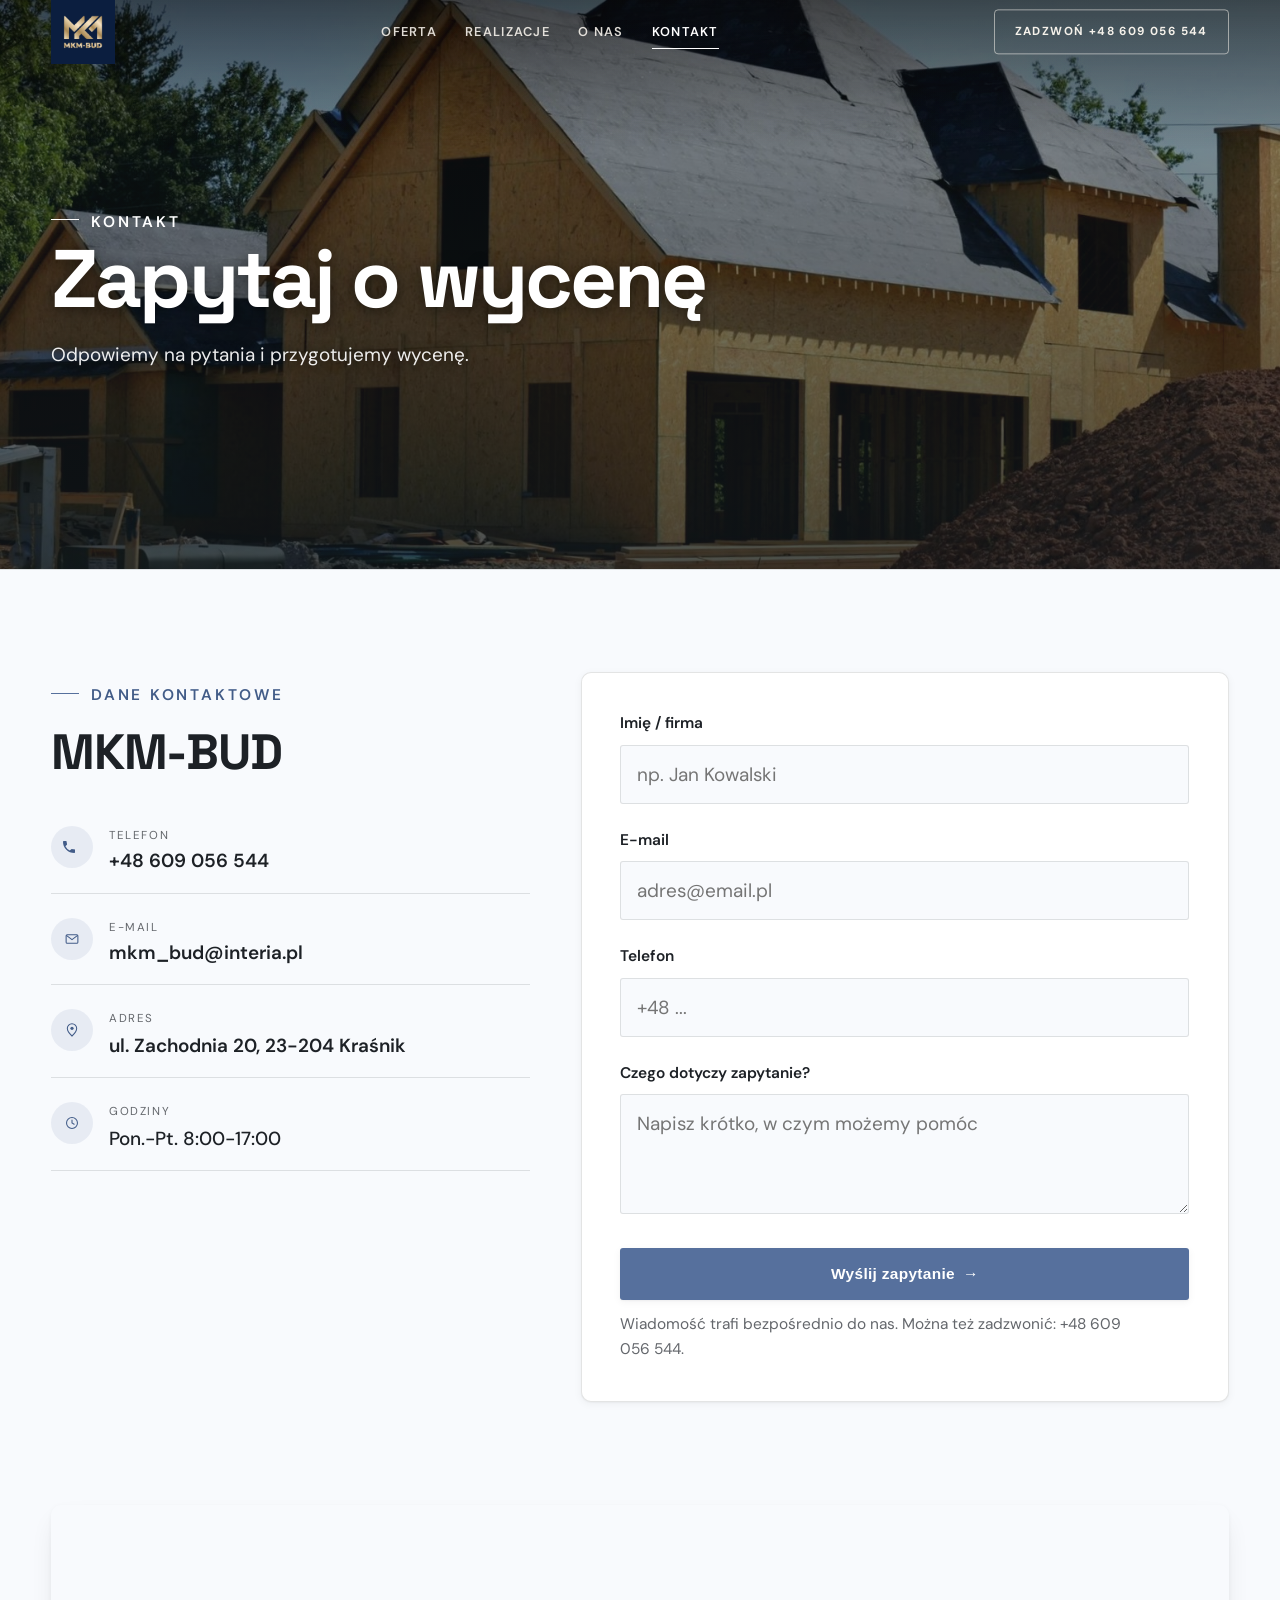
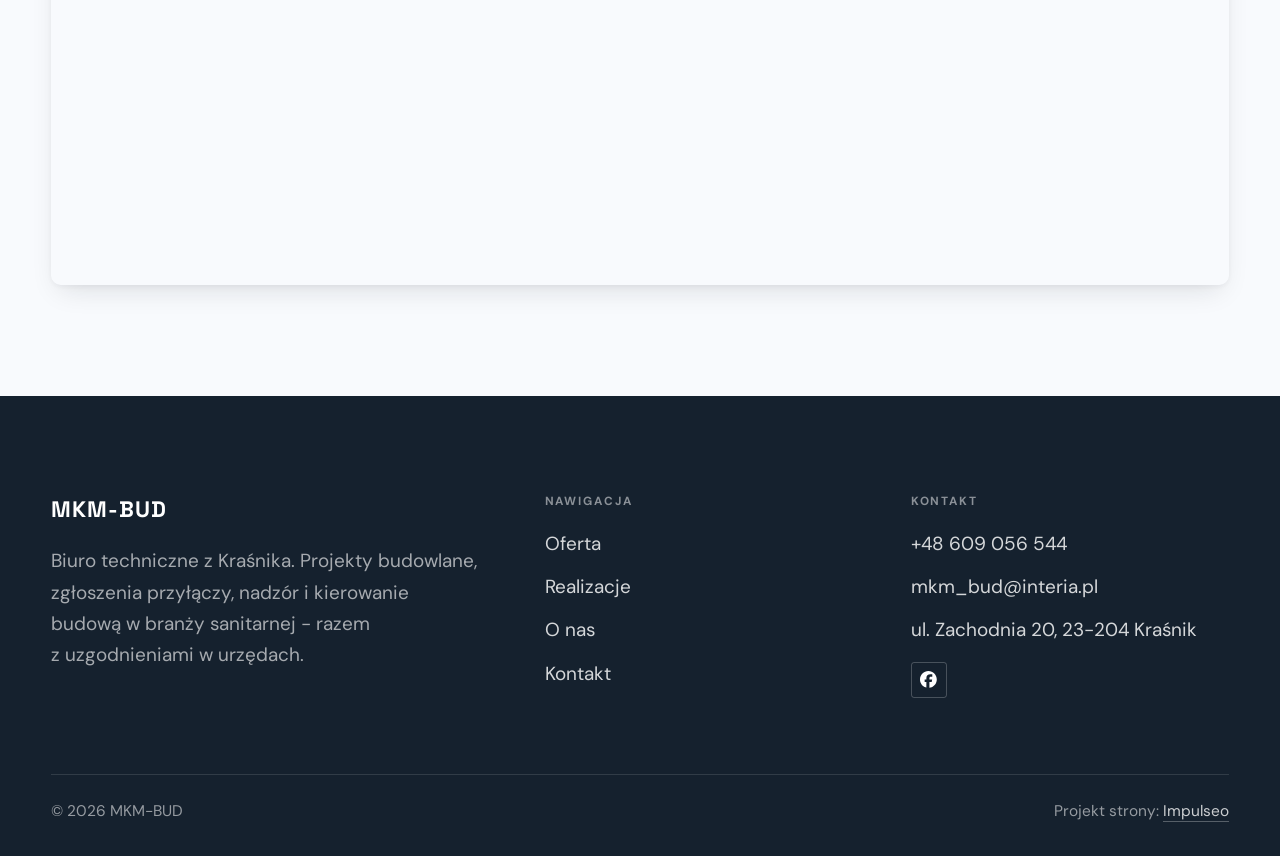
==== kontakt.html @ 9605afe8 "Strona demo: mkm-bud" ====
<!DOCTYPE html>
<html lang="pl">
<head>
<meta charset="UTF-8">
<meta name="viewport" content="width=device-width, initial-scale=1.0">
<title>Kontakt - MKM-BUD</title>
<meta name="description" content="Kontakt MKM-BUD - ul. Zachodnia 20, 23-204 Kraśnik">
<link rel="canonical" href="https://kris20032.github.io/mkm-bud/kontakt.html">
<meta name="robots" content="noindex, nofollow">
<meta property="og:type" content="website">
<meta property="og:locale" content="pl_PL">
<meta property="og:site_name" content="MKM-BUD">
<meta property="og:title" content="Kontakt - MKM-BUD">
<meta property="og:description" content="Kontakt MKM-BUD - ul. Zachodnia 20, 23-204 Kraśnik">
<meta property="og:url" content="https://kris20032.github.io/mkm-bud/kontakt.html">
<meta property="og:image" content="https://kris20032.github.io/mkm-bud/img/og.jpg">
<meta property="og:image:width" content="1200">
<meta property="og:image:height" content="630">
<meta name="twitter:card" content="summary_large_image">
<link rel="preconnect" href="https://fonts.googleapis.com">
<link rel="preconnect" href="https://fonts.gstatic.com" crossorigin>
<link href="https://fonts.googleapis.com/css2?family=Space+Grotesk:wght@500;600;700&family=DM+Sans:opsz,wght@9..40,400;9..40,500;9..40,600&display=swap" rel="stylesheet">
<link rel="stylesheet" href="assets/styles.css?v=61407851">
</head>
<body>

<header class="nav">
  <div class="wrap nav-inner">
    <a class="brand brand-has-logo" href="index.html"><img class="brand-logo" src="img/logo.jpg" alt="MKM-BUD" width="720" height="720" decoding="async"></a>
    <nav class="nav-links">
      <a href="oferta.html">Oferta</a>
      <a href="realizacje.html">Realizacje</a>
      <a href="o-nas.html">O nas</a>
      <a href="kontakt.html" class="active" aria-current="page">Kontakt</a>
      <a href="tel:+48609056544" class="btn btn-accent">Zadzwoń +48 609 056 544</a>
    </nav>
    <button class="nav-toggle" aria-label="Menu"><span></span><span></span><span></span></button>
  </div>
</header>

<main>
<section class="pagehead">
  <img src="img/g10.jpg" alt="MKM-BUD - Zapytaj o wycenę" width="1548" height="1008" decoding="async">
  <div class="wrap">
    <span class="eyebrow">Kontakt</span>
    <h1>Zapytaj o wycenę</h1>
    <p>Odpowiemy na pytania i przygotujemy wycenę.</p>
  </div>
</section>
<section>
  <div class="wrap contact-grid">
    <div class="reveal">
      <span class="eyebrow">Dane kontaktowe</span>
      <h2 style="margin:var(--space-4) 0 var(--space-6)">MKM-BUD</h2>
      <div class="info-list">
        <div class="info-row"><div class="ic"><svg class="ico-tel" width="16" height="16" viewBox="0 0 24 24" fill="none" aria-hidden="true"><path d="M6.6 10.8a15.5 15.5 0 0 0 6.6 6.6l2.2-2.2a1 1 0 0 1 1-.24 11.4 11.4 0 0 0 3.6.58 1 1 0 0 1 1 1V20a1 1 0 0 1-1 1A17 17 0 0 1 3 4a1 1 0 0 1 1-1h3.5a1 1 0 0 1 1 1c0 1.25.2 2.46.58 3.6a1 1 0 0 1-.25 1l-2.23 2.2Z" fill="currentColor"/></svg></div><div><div class="lbl">Telefon</div><a class="val" href="tel:+48609056544">+48 609 056 544</a></div></div>
        <div class="info-row"><div class="ic"><svg class="ico-mail" width="16" height="16" viewBox="0 0 24 24" fill="none" aria-hidden="true"><rect x="3.2" y="5.5" width="17.6" height="13" rx="1.6" stroke="currentColor" stroke-width="1.6"/><path d="M4 7l8 6 8-6" stroke="currentColor" stroke-width="1.6" stroke-linecap="round" stroke-linejoin="round"/></svg></div><div><div class="lbl">E-mail</div><a class="val" href="mailto:mkm_bud@interia.pl">mkm_bud@interia.pl</a></div></div>
        <div class="info-row"><div class="ic"><svg class="ico-pin" width="16" height="16" viewBox="0 0 24 24" fill="none" aria-hidden="true"><path d="M12 21s7-6.1 7-11.5A7 7 0 0 0 5 9.5C5 14.9 12 21 12 21Z" stroke="currentColor" stroke-width="1.6" fill="none"/><circle cx="12" cy="9.5" r="2.4" fill="currentColor"/></svg></div><div><div class="lbl">Adres</div><div class="val">ul. Zachodnia 20, 23-204 Kraśnik</div></div></div>
        <div class="info-row"><div class="ic"><svg class="ico-clock" width="16" height="16" viewBox="0 0 24 24" fill="none" aria-hidden="true"><circle cx="12" cy="12" r="8.2" stroke="currentColor" stroke-width="1.6"/><path d="M12 7.5V12l3.2 1.9" stroke="currentColor" stroke-width="1.6" stroke-linecap="round"/></svg></div><div><div class="lbl">Godziny</div><div class="val" style="font-weight:500">Pon.-Pt. 8:00-17:00</div></div></div>
      </div>
    </div>
    <div class="reveal">
      <form class="form" action="https://formsubmit.co/mkm_bud@interia.pl" method="POST">
        <input type="hidden" name="_subject" value="Zapytanie ze strony MKM-BUD">
        <input type="hidden" name="_captcha" value="false">
        <input type="hidden" name="_template" value="table">
        <div class="fld"><label for="name">Imię / firma</label><input id="name" name="name" type="text" placeholder="np. Jan Kowalski" required></div>
        <div class="fld"><label for="email">E-mail</label><input id="email" name="email" type="email" placeholder="adres@email.pl" required></div>
        <div class="fld"><label for="phone">Telefon</label><input id="phone" name="phone" type="tel" placeholder="+48 ..."></div>
        <div class="fld"><label for="msg">Czego dotyczy zapytanie?</label><textarea id="msg" name="message" placeholder="Napisz krótko, w czym możemy pomóc" required></textarea></div>
        <button type="submit" class="btn btn-accent" style="width:100%;justify-content:center">Wyślij zapytanie <span class="arr">→</span></button>
        <p class="note">Wiadomość trafi bezpośrednio do nas. Można też zadzwonić: +48 609 056 544.</p>
      </form>
    </div>
  </div>
</section>
<section style="padding-top:0">
  <div class="wrap reveal">
    <iframe class="map" title="MKM-BUD - Kraśnik" src="https://maps.google.com/maps?q=50.9575415%2C22.1416109&z=15&output=embed" loading="lazy" referrerpolicy="no-referrer-when-downgrade"></iframe>
  </div>
</section>
</main>

<footer>
  <div class="wrap">
    <div class="foot-grid">
      <div class="foot-brand">
        <div class="name">MKM-BUD</div>
        <p>Biuro techniczne z Kraśnika. Projekty budowlane, zgłoszenia przyłączy, nadzór i kierowanie budową w branży sanitarnej - razem z uzgodnieniami w urzędach.</p>
      </div>
      <div class="foot-col">
        <h4>Nawigacja</h4>
        <a href="oferta.html">Oferta</a>
        <a href="realizacje.html">Realizacje</a>
        <a href="o-nas.html">O nas</a>
        <a href="kontakt.html">Kontakt</a>
      </div>
      <div class="foot-col">
        <h4>Kontakt</h4>
        <a href="tel:+48609056544">+48 609 056 544</a>
        <a href="mailto:mkm_bud@interia.pl">mkm_bud@interia.pl</a>
        <p>ul. Zachodnia 20, 23-204 Kraśnik</p>
      <div class="foot-soc">
        <a class="soc" href="https://www.facebook.com/mkmbudownictwo/" target="_blank" rel="noopener" aria-label="Facebook - MKM-BUD"><svg viewBox="0 0 24 24" aria-hidden="true" focusable="false"><path d="M9.101 23.691v-7.98H6.627v-3.667h2.474v-1.58c0-4.085 1.848-5.978 5.858-5.978.401 0 .955.042 1.468.103a8.68 8.68 0 0 1 1.141.195v3.325a8.623 8.623 0 0 0-.653-.036 26.805 26.805 0 0 0-.733-.009c-.707 0-1.259.096-1.675.309a1.686 1.686 0 0 0-.679.622c-.258.42-.374.995-.374 1.752v1.297h3.919l-.386 2.103-.287 1.564h-3.246v8.245C19.396 23.238 24 18.179 24 12.044c0-6.627-5.373-12-12-12s-12 5.373-12 12c0 5.628 3.874 10.35 9.101 11.647Z" fill="currentColor"/></svg></a>
      </div>
      </div>
    </div>
    <div class="foot-bot">
      <span>© 2026 MKM-BUD</span>
      <span>Projekt strony: <a class="foot-credit" href="https://impulseo.pl" target="_blank" rel="noopener">Impulseo</a></span>
    </div>
  </div>
</footer>
<div class="sticky-call"><a class="sc-call" href="tel:+48609056544"><svg class="ico-tel" width="16" height="16" viewBox="0 0 24 24" fill="none" aria-hidden="true"><path d="M6.6 10.8a15.5 15.5 0 0 0 6.6 6.6l2.2-2.2a1 1 0 0 1 1-.24 11.4 11.4 0 0 0 3.6.58 1 1 0 0 1 1 1V20a1 1 0 0 1-1 1A17 17 0 0 1 3 4a1 1 0 0 1 1-1h3.5a1 1 0 0 1 1 1c0 1.25.2 2.46.58 3.6a1 1 0 0 1-.25 1l-2.23 2.2Z" fill="currentColor"/></svg> Zadzwoń</a><a class="sc-quote" href="kontakt.html">Zadzwoń teraz</a></div>
<div class="demo-wazne" data-do="2026-10-21" data-cykl="3" hidden><svg class="dw-ico" width="13" height="13" viewBox="0 0 24 24" fill="none" aria-hidden="true"><circle cx="12" cy="12" r="8.6" stroke="currentColor" stroke-width="1.8"/><path d="M12 7.2V12l3.3 2" stroke="currentColor" stroke-width="1.8" stroke-linecap="round"/></svg><span class="dw-txt"></span></div>

<script src="assets/main.js"></script>
</body>
</html>
---- assets/styles.css ----
/* ============================================================
   STOLBASZ — premium, architektoniczny B2B fit-out
   Jasna paleta, zero brązu. System wg premium-web-craft.
   Projekt strony: Impulseo (impulseo.pl)
   ============================================================ */

:root{
  /* PALETA — jasna, architektoniczna, chłodna */
  --paper:#F4F6F8;          /* główne tło */
  --paper-2:#E7EBEF;        /* sekcje alternatywne (chłodny jasny szary) */
  --paper-3:#E7EBEF;        /* delikatne wypełnienia */
  --ink:#15212E;            /* tekst główny — chłodny grafit */
  --ink-soft:#243443;       /* nagłówki drugorzędne */
  --muted:#6B7785;          /* tekst poboczny */
  --line:rgba(21,33,46,.12);/* hairline */
  --accent:#E8A317;         /* stonowany petrol-slate — jedyny akcent */
  --accent-d:#C9870C;
  --accent-soft:rgba(232,163,23,.10);
  --dark:#15212E;           /* sekcje ciemne (stopka/CTA) */

  /* HOVER ZDJĘĆ — JEDEN standard dla całego silnika (decyzja K. 04.08.2026, artefakt z wariantami).
     AKTUALNE (K.+Szymon 09.08.2026, wybór z artefaktu 6 wariantów): zoom 1.05 przy 1.4s -
     przy tak długim czasie mocniejszy kadr NIE skacze, tylko „oddycha". Poprzedni standard
     (1.02 / .55s z 04.08) odbierany jako dynamiczny i szybki.
     Spoczynek lekko przygaszony, ale TYLKO tam, gdzie jest mysz (@media hover:hover) —
     na telefonie zdjęcia zostają w pełnej jasności. */
  --img-zoom:1.05;                   /* K.+Szymon 09.08: wariant F z artefaktu porównawczego */
  --img-rest:brightness(.95) saturate(.99);
  --img-hot:brightness(1.06) saturate(1.05);
  --img-dur:1.4s;                    /* K.+Szymon 09.08 (wariant F): powoli = elegancko */
  --img-ease:cubic-bezier(.16,.84,.44,1);  /* miękki ogon, efekt „oddychania" */

  /* ODSTĘPY — skala 4/8 */
  --space-1:4px; --space-2:8px; --space-3:12px; --space-4:16px; --space-5:24px;
  --space-6:32px; --space-7:48px; --space-8:64px; --space-9:96px; --space-10:128px;

  /* TYPOGRAFIA — fluid clamp() (skala podbita 16.07.2026: większe, czytelniejsze litery — uwaga Adama) */
  --text-sm:clamp(.9rem,.87rem + .12vw,1rem);
  --text-base:clamp(1.08rem,1.04rem + .18vw,1.2rem);
  --text-lg:clamp(1.24rem,1.15rem + .34vw,1.44rem);
  --text-h3:clamp(1.34rem,1.22rem + .55vw,1.66rem);
  --text-h2:clamp(2.1rem,1.66rem + 2.1vw,3.1rem);
  --text-h1:clamp(2.9rem,2.1rem + 4vw,5.1rem);

  /* PROMIENIE — architektoniczne, raczej ostre */
  --r-sm:3px; --r-md:6px; --r-lg:10px;

  /* RUCH */
  --ease:cubic-bezier(.25,.46,.45,.94); --dur:.24s;

  /* CIENIE — miękkie, warstwowe */
  --sh-sm:0 1px 2px rgba(16,24,32,.04), 0 2px 8px rgba(16,24,32,.05);
  --sh-md:0 2px 6px rgba(16,24,32,.05), 0 12px 28px -8px rgba(16,24,32,.12);
  --sh-lg:0 6px 14px rgba(16,24,32,.07), 0 26px 56px -18px rgba(16,24,32,.22);

  --hairline:1px solid var(--line);

  --font-display:'Space Grotesk','Inter',sans-serif;
  --font-body:'DM Sans','Inter',sans-serif;
}

*{box-sizing:border-box;margin:0;padding:0}
html{scroll-behavior:smooth}
body{
  font-family:var(--font-body);
  font-size:var(--text-base);
  line-height:1.65;
  color:var(--ink);
  background:var(--paper);
  -webkit-font-smoothing:antialiased;
  text-rendering:optimizeLegibility;
}
img{max-width:100%;height:auto;display:block}  /* height:auto = width/height z atrybutów trzyma proporcje (TOP#12) */
a{color:inherit;text-decoration:none}

.wrap{width:min(92%,1180px);margin-inline:auto}
section{padding-block:clamp(52px,6.5vw,96px)}

h1,h2,h3{font-family:var(--font-display);font-weight:700;line-height:1.08;letter-spacing:-.02em;color:var(--ink)}
h1{font-size:var(--text-h1);letter-spacing:-.035em}
h2{font-size:var(--text-h2);letter-spacing:-.025em}
h3{font-size:var(--text-h3)}
/* MIARA — długość wiersza. WCAG 2.2 SC 1.4.8: max 80 znaków; Butterick: 45–90.
   68ch daje realnie 72–78 znaków polskiego tekstu, czyli z zapasem pod granicą.
   Wcześniej limit miał TYLKO <p> — <li>, <blockquote> i <dd> nie miały żadnego,
   i to jedyny powód, dla którego 23 bloki na dwóch oddanych stronach jadą po
   83–106 znaków w wierszu (pomiar 07.08.2026, bramka `miara`).
   ⚠️ Listy i definicje ograniczamy TYLKO bez klasy: `ul`/`ol` z klasą to u nas
   układ (siatki kafli, menu), a nie tekst ciągły — tam miarę wyznacza układ. */
/* 60ch, nie 68ch (K. 10.08): po zmianie fontów na węższe kroje (DM Sans i spółka)
   w 68ch mieściło się ~90 znaków - bramka pikselowa słusznie zgłaszała przekroczenie
   granicy 80. Pomiar na żywej przeglądarce: 60ch = 90 znaków, 53ch = ~78 znaków, czyli normę WCAG 1.4.8. */
:root{ --miara:53ch }
p{max-width:min(100%,var(--miara))}
blockquote,
ul:not([class])>li, ol:not([class])>li,
dl:not([class])>dd{max-width:min(100%,var(--miara))}

/* ⚠️ Świadomie BEZ wyjątku `.tile p,.card p,.svc p{max-width:none}`, choć nasuwa się sam:
   te akapity BYŁY już ograniczone (stare `p{max-width:65ch}`), więc „wyjątek" nie odblokowałby
   niczego nowego — tylko ROZLUŹNIŁ stan sprzed zmiany na wszystkich demach naraz.
   `figcaption` żadna z reguł wyżej nie dotyczy, więc też nie potrzebuje zwolnienia. */

/* ŁAMANIE. `balance` wyrównuje długości wierszy w nagłówku, `pretty` pilnuje ostatniego
   wiersza akapitu, żeby nie został w nim jeden wyraz. Obsługiwane od Chrome 117 /
   Safari 17.5; starsze przeglądarki po prostu ignorują tę własność.
   `text-wrap:pretty` nie występowało dotąd ANI RAZ w silniku ani w repo klientów. */
h1,h2,h3,.lead,.lede{text-wrap:balance}
p,li,blockquote,dd{text-wrap:pretty}

.eyebrow{
  font-family:var(--font-body);
  font-size:var(--text-sm);
  font-weight:600;
  letter-spacing:.18em;
  text-transform:uppercase;
  color:var(--accent);
  display:inline-flex;align-items:center;gap:var(--space-3);
}
/* flex:none + margin-top = kreska trzyma się PIERWSZEJ linii. Wcześniej align-items:center
   centrowało ją względem całego bloku i przy zawinięciu (długi kicker typu
   „…WNĘTRZ · LESZNO · OD 2019") druga linia lądowała z brzydkim wcięciem. */
.eyebrow{align-items:flex-start}
.eyebrow>*,.eyebrow{text-wrap:balance}   /* dlugi kicker lamal sie na sierote typu samo „2019" w drugiej linii */
.eyebrow::before{content:"";width:28px;height:1px;background:var(--accent);display:inline-block;flex:none;margin-top:.62em}

.muted{color:var(--muted)}
.lead{font-size:var(--text-lg);line-height:1.55;color:var(--ink-soft);max-width:50ch}

/* ---------- BUTTONS ---------- */
.btn{
  display:inline-flex;align-items:center;gap:var(--space-2);
  font-weight:600;font-size:var(--text-sm);letter-spacing:.02em;
  padding:var(--space-4) var(--space-6);
  border-radius:var(--r-sm);
  transition:transform var(--dur) var(--ease),box-shadow var(--dur) var(--ease),background var(--dur) var(--ease);
  cursor:pointer;border:1px solid transparent;
}
.btn-accent{background:var(--accent);color:#fff;box-shadow:var(--sh-sm)}
.btn-accent:hover{background:var(--accent-d);transform:translateY(-2px);box-shadow:var(--sh-md)}
.btn-accent:active{transform:translateY(0);box-shadow:var(--sh-sm)}
.btn-ghost{background:transparent;color:var(--ink);border-color:var(--line)}
.btn-ghost:hover{border-color:var(--accent);color:var(--accent);transform:translateY(-2px)}
.btn-light{background:#fff;color:var(--ink);box-shadow:var(--sh-sm)}
.btn-light:hover{transform:translateY(-2px);box-shadow:var(--sh-md)}
.btn .arr{transition:transform var(--dur) var(--ease)}
.btn:hover .arr{transform:translateX(4px)}

/* ---------- NAV ---------- */
.nav{
  position:sticky;top:0;z-index:50;
  background:color-mix(in srgb,var(--paper) 88%,transparent);
  backdrop-filter:saturate(140%) blur(10px);
  border-bottom:var(--hairline);
}
.nav-inner{display:flex;align-items:center;justify-content:space-between;gap:var(--space-5);height:72px}
/* ANTY-NACHODZENIE (K. 05.08.2026): długa nazwa firmy + przycisk z pełnym numerem nie mieściły się w pasku
   i flex ściskał linki PONIŻEJ ich treści - "Kontakt" wchodził na ramkę "Zadzwoń +48 ...". Teraz ustępuje
   nazwa marki (skrót wielokropkiem), a menu i przycisk nigdy się nie kurczą ani nie zachodzą na siebie. */
.brand{display:flex;flex-direction:column;line-height:1;min-width:0;flex:0 1 auto}
.brand .name{font-family:var(--font-display);font-weight:800;font-size:1.35rem;letter-spacing:.04em;white-space:nowrap;overflow:hidden;text-overflow:ellipsis}
.brand .sub{font-size:.62rem;letter-spacing:.34em;text-transform:uppercase;color:var(--muted);margin-top:5px;white-space:nowrap;overflow:hidden;text-overflow:ellipsis}
.nav-links{display:flex;align-items:center;gap:var(--space-6);flex:0 0 auto}
.nav-links a{font-size:var(--text-sm);font-weight:500;color:var(--ink-soft);position:relative;padding-block:4px;white-space:nowrap;transition:color var(--dur) var(--ease)}
.nav-links a::after{content:"";position:absolute;left:0;bottom:0;width:0;height:1.5px;background:var(--accent);transition:width var(--dur) var(--ease)}
.nav-links a:hover,.nav-links a.active{color:var(--ink)}
.nav-links a:hover::after,.nav-links a.active::after{width:100%}
.nav-links .btn{padding:var(--space-2) var(--space-5)}
/* przyciski w nav: właściwy kolor (przebij .nav-links a) + bez podkreślenia */
.nav-links a.btn-accent{color:#fff}
.nav-links a.btn-ghost,.nav-links a.btn-light{color:var(--ink)}
/* CTA w pasku: NIE podkreślenie spod linków menu, ale ten sam przelatujący błysk,
   co na wszystkich innych przyciskach (zgłoszenie K. 13.08.2026 - „na hero jest efekt
   światła przechodzącego przez przycisk, na navbarze go nie ma, a mają być identyczne").
   Reguła `.nav-links a::after` jest silniejsza od `.btn::after`, więc trzeba jej
   geometrię wyzerować i wpisać połysk z nazwy - samo `display:none` gasiło efekt. */
.nav-links a.btn::after{
  display:block;content:"";position:absolute;inset:0;z-index:-1;pointer-events:none;
  width:auto;height:auto;border-radius:inherit;   /* kasuje geometrię podkreślenia (width:0;height:1.5px) */
  background:linear-gradient(100deg,transparent 32%,rgba(255,255,255,.20) 50%,transparent 68%);
  translate:-120% 0}
@media (prefers-reduced-motion:no-preference){
  .nav-links a.btn:hover::after{translate:120% 0;transition:translate .75s var(--mt-ease,cubic-bezier(.16,.84,.44,1))}
}
.nav-toggle{display:none;background:none;border:none;cursor:pointer;flex-direction:column;gap:5px;padding:8px}
.nav-toggle span{width:24px;height:2px;background:var(--ink);transition:var(--dur)}
/* Ciasny zakres MIĘDZY menu mobilnym a pełnym pulpitem: zbijamy odstępy i nazwę marki,
   żeby wszystko zmieściło się naturalnie, zanim w ogóle dojdzie do skracania wielokropkiem. */
@media(max-width:1280px) and (min-width:921px){
  .nav-links{gap:var(--space-4)}
  .nav-links .btn{padding:var(--space-2) var(--space-4)}
  .brand .name{font-size:1.15rem}
}

/* ---------- HERO (split) ---------- */
.hero{position:relative;overflow:hidden;border-bottom:var(--hairline)}
.hero-grid{display:grid;grid-template-columns:1.05fr .95fr;gap:clamp(24px,4vw,60px);align-items:center;
  padding-block:clamp(36px,4.5vw,64px)}
.hero-copy .eyebrow{margin-bottom:var(--space-5)}
.hero-copy h1{margin-bottom:var(--space-5)}
.hero-copy .lead{margin-bottom:var(--space-7)}
.hero-actions{display:flex;flex-wrap:wrap;gap:var(--space-4)}
.hero-art{position:relative;aspect-ratio:4/3;border-radius:var(--r-lg);overflow:hidden;box-shadow:var(--sh-lg)}
.hero-art img{width:100%;height:100%;object-fit:cover}
.hero-art::after{content:"";position:absolute;inset:0;background:linear-gradient(180deg,transparent 55%,rgba(18,24,28,.28))}
.hero-badge{position:absolute;left:var(--space-5);bottom:var(--space-5);z-index:2;
  background:rgba(252,252,251,.94);backdrop-filter:blur(4px);
  border-radius:var(--r-md);padding:var(--space-4) var(--space-5);box-shadow:var(--sh-md);max-width:78%}
.hero-badge strong{display:block;font-family:var(--font-display);font-size:1rem;letter-spacing:-.01em}
.hero-badge span{font-size:var(--text-sm);color:var(--muted)}

/* ---------- HERO duży / kinowy (strona główna) ---------- */
.hero-cine{position:relative;min-height:clamp(560px,82vh,840px);min-height:clamp(560px,82svh,840px);display:flex;align-items:center;overflow:hidden;border-bottom:var(--hairline)}
.hero-cine>img{position:absolute;inset:0;width:100%;height:100%;object-fit:cover;z-index:0}
.hero-cine::after{content:"";position:absolute;inset:0;z-index:1;
  background:linear-gradient(95deg,rgba(13,18,23,.86) 0%,rgba(13,18,23,.64) 32%,rgba(13,18,23,.24) 62%,rgba(13,18,23,.04) 100%)}
.hero-cine .wrap{position:relative;z-index:2;padding-block:var(--space-8)}
.hero-cine .hero-copy{max-width:660px}
.hero-cine .eyebrow{color:#fff;margin-bottom:var(--space-5)}
.hero-cine .eyebrow::before{background:#fff}
.hero-cine h1{color:#fff;margin-bottom:var(--space-5);font-size:clamp(2.9rem,2rem + 4.4vw,5.2rem);text-wrap:balance}
.hero-cine .lead{color:rgba(255,255,255,.92);max-width:48ch;margin-bottom:var(--space-7)}
.hero-cine .hero-actions{display:flex;flex-wrap:wrap;gap:var(--space-4)}
/* NISKIE OKNO (laptop z dokiem i paskami przeglądarki ma ~700-780 px wysokości widoku):
   H1 do 5.2rem + długi lead nie mieściły się i przyciski wypadały POD krawędź ekranu -
   klient widział stronę bez ani jednego CTA. Skalujemy w dół, zamiast przycinać treść. */
@media(min-width:821px) and (max-height:820px){
  .hero-cine{min-height:clamp(520px,94svh,780px)}
  .hero-cine .wrap{padding-block:var(--space-6)}
  .hero-cine h1{font-size:clamp(2.2rem,1.5rem + 2.6vw,3.6rem);margin-bottom:var(--space-4)}
  .hero-cine .eyebrow{margin-bottom:var(--space-4)}
  .hero-cine .lead{margin-bottom:var(--space-5);max-width:44ch}
}
@media(max-width:680px){
  .hero-cine{min-height:clamp(520px,76vh,640px);min-height:clamp(520px,76svh,640px);align-items:flex-end}
  .hero-cine::after{background:linear-gradient(0deg,rgba(13,18,23,.9) 6%,rgba(13,18,23,.45) 55%,rgba(13,18,23,.25) 100%)}
  .hero-cine .wrap{padding-bottom:var(--space-9)}
  /* TELEFON (~90% oglądających): lead potrafił zająć 8 linii i zepchnąć CTA poza pierwszy ekran.
     Zwężamy interlinię i skalę - treści nie ucinamy, bo to ona sprzedaje. */
  .hero-cine .lead{font-size:.98rem;line-height:1.5;margin-bottom:var(--space-5)}
  .hero-cine .eyebrow{font-size:.72rem;letter-spacing:.13em;margin-bottom:var(--space-4)}
  .hero-cine .eyebrow::before{width:20px}
  .hero-cine h1{margin-bottom:var(--space-4)}
}

/* full-bleed hero variant (podstrony) */
.pagehead{position:relative;min-height:46vh;min-height:46svh;display:flex;align-items:flex-end;overflow:hidden;border-bottom:var(--hairline)}
.pagehead img{position:absolute;inset:0;width:100%;height:100%;object-fit:cover}
/* 10.08.2026 (decyzja K.): mocniejsze przyciemnienie + cień pod tekstem. Bramka mierzyła na
   nagłówkach podstron 3,38-3,43:1 przy wymaganych 4,5 — jasne zdjęcie (hala, śnieg, niebo)
   podchodziło pod biały tekst. Zdjęcia klientów są różne, więc kontrast musi dawać WARSTWA,
   a nie szczęśliwy dobór kadru. */
.pagehead::after{content:"";position:absolute;inset:0;background:linear-gradient(180deg,rgba(18,24,28,.40),rgba(18,24,28,.76))}
.pagehead .wrap{position:relative;z-index:2;padding-block:var(--space-9);color:#fff}
.pagehead h1{color:#fff;max-width:18ch;text-shadow:0 2px 16px rgba(0,0,0,.55)}
.pagehead .eyebrow{color:#fff}
.pagehead .eyebrow::before{background:#fff}
.pagehead p{color:rgba(255,255,255,.92);margin-top:var(--space-4);max-width:54ch;text-shadow:0 1px 12px rgba(0,0,0,.5)}

/* ---------- STRIP (pasek skrótów / liczby) ---------- */
.strip{background:var(--dark);color:#fff}
/* PASEK HASEŁ — standard 04.08.2026 (decyzja K.): 5 haseł w JEDNYM rzędzie, tekst WYŚRODKOWANY,
   węższe marginesy boczne niż reszta strony (pasek ma iść szerzej), równe wysokości kolumn. */
.strip .wrap{width:min(96%,1440px);display:grid;grid-template-columns:repeat(5,1fr);
  gap:var(--space-5);padding-block:var(--space-7);align-items:stretch}
.strip .item .k{font-family:var(--font-display);font-size:clamp(1.05rem,.82rem + .85vw,1.55rem);
  font-weight:800;letter-spacing:-.02em;color:#fff;line-height:1.18;text-wrap:balance}
.strip .item .v{font-size:var(--text-sm);color:rgba(255,255,255,.66);margin-top:var(--space-2);line-height:1.4}
.strip .item{border-left:2px solid var(--accent);padding-inline:var(--space-4);
  text-align:center;display:flex;flex-direction:column;justify-content:center}
/* liczba kolumn = liczba haseł, żeby ostatnie nie zostawało samo w drugim rzędzie.
   Klasę n-N nadaje multipage.py; domyślnie (bez klasy) pasek jest 5-kolumnowy. */
.strip.n-2 .wrap{grid-template-columns:repeat(2,1fr)}
.strip.n-3 .wrap{grid-template-columns:repeat(3,1fr)}
.strip.n-4 .wrap{grid-template-columns:repeat(4,1fr);gap:var(--space-6)}
.strip.n-4 .item .k{font-size:clamp(1.3rem,1rem + 1.1vw,2rem)}
.strip.n-6 .wrap{grid-template-columns:repeat(6,1fr);gap:var(--space-4)}
.strip.n-6 .item .k{font-size:clamp(.98rem,.8rem + .7vw,1.35rem)}
/* równe łamanie: zamiast "długa linia + jedno słowo" obie linie zbliżonej długości */
.strip .item .k{text-wrap:balance}

/* ---------- SECTION HEAD ---------- */
.head{max-width:48rem;margin-bottom:var(--space-8)}
.head.center{margin-inline:auto;text-align:center}
.head .eyebrow{margin-bottom:var(--space-4)}
.head h2{margin-bottom:var(--space-4)}
.head p{color:var(--muted);font-size:var(--text-lg);line-height:1.55}
.head.center p{margin-inline:auto}

/* ---------- INTRO SPLIT ---------- */
.split{display:grid;grid-template-columns:.92fr 1.08fr;gap:clamp(28px,5vw,80px);align-items:center}
.split.rev{grid-template-columns:1.08fr .92fr}
.split.rev .split-art{order:-1}
.split-art{position:relative;aspect-ratio:5/4;border-radius:var(--r-lg);overflow:hidden;box-shadow:var(--sh-lg)}
.split-art img{width:100%;height:100%;object-fit:cover}
.split-copy h2{margin-bottom:var(--space-5)}
.split-copy p+p{margin-top:var(--space-4)}
.split-copy .btn{margin-top:var(--space-6)}

/* ---------- SERVICES (zakres) ---------- */
.svc-grid{display:grid;grid-template-columns:repeat(auto-fit,minmax(280px,1fr));gap:var(--space-5)}
.svc{background:#fff;border:var(--hairline);border-radius:var(--r-md);padding:var(--space-7) var(--space-6);
  transition:transform var(--dur) var(--ease),box-shadow var(--dur) var(--ease),border-color var(--dur) var(--ease);
  position:relative;overflow:hidden}
.svc::before{content:"";position:absolute;left:0;top:0;width:3px;height:0;background:var(--accent);transition:height var(--dur) var(--ease)}
.svc:hover{transform:translateY(-4px);box-shadow:var(--sh-md);border-color:transparent}
.svc:hover::before{height:100%}
.svc .ic{font-family:var(--font-display);font-size:.8rem;font-weight:700;letter-spacing:.12em;color:var(--accent);margin-bottom:var(--space-4)}
.svc h3{margin-bottom:var(--space-3);font-size:1.22rem}
.svc p{color:var(--muted);font-size:var(--text-base);line-height:1.6}

/* big detailed service rows */
.svc-row{display:grid;grid-template-columns:.8fr 1.2fr;gap:clamp(20px,4vw,60px);align-items:center;padding-block:var(--space-8)}
.svc-row+.svc-row{border-top:var(--hairline)}
.svc-row.rev{grid-template-columns:1.2fr .8fr}
/* Naprzemienny układ wierszy oferty: co drugi wiersz ma zdjęcie po PRAWEJ.
   Było `order:-1` — martwy kod, bo zdjęcie i tak jest pierwszym dzieckiem w HTML,
   więc wszystkie wiersze wyglądały identycznie (zdjęcie zawsze z lewej), a `rev`
   zmieniało tylko szerokość kolumn. Znalezione 29.07.2026 przy różnicowaniu kierunków
   animacji (pomiar pozycji: art.mid 390/502 przy row.mid 756 — zawsze lewa strona). */
.svc-row.rev .svc-row-art{order:2}
.svc-row-art{aspect-ratio:4/3;border-radius:var(--r-md);overflow:hidden;box-shadow:var(--sh-md)}
.svc-row-art img{width:100%;height:100%;object-fit:cover}
.svc-row h3{font-size:1.5rem;margin-bottom:var(--space-4)}
.svc-row .num{font-family:var(--font-display);font-size:.85rem;font-weight:700;letter-spacing:.14em;color:var(--accent);display:block;margin-bottom:var(--space-3)}
.svc-row ul{list-style:none;margin-top:var(--space-4);display:flex;flex-direction:column;gap:var(--space-2)}
.svc-row li{position:relative;padding-left:var(--space-5);color:var(--muted);font-size:var(--text-base)}
.svc-row li::before{content:"";position:absolute;left:0;top:.62em;width:8px;height:1px;background:var(--accent)}

/* ---------- GALLERY (realizacje) ---------- */
.gallery{display:grid;grid-template-columns:repeat(12,1fr);gap:var(--space-4);grid-auto-rows:200px}
/* GALERIA MASONRY — pionowe zdjęcia (portrety beauty/wellness) bez przycinania: kolumny, height auto */
.gallery-masonry{column-count:3;column-gap:var(--space-4)}
@media(max-width:900px){.gallery-masonry{column-count:2}}
@media(max-width:560px){.gallery-masonry{column-count:1}}
.gallery-masonry .m-tile{break-inside:avoid;margin:0 0 var(--space-4);padding:0;position:relative;overflow:hidden;border-radius:var(--r-md);border:1px solid var(--line)}
.gallery-masonry .m-tile img{width:100%;height:auto;display:block}
.gallery-masonry .m-tile .cap{position:absolute;left:0;right:0;bottom:0;padding:var(--space-4);color:#fff;background:linear-gradient(0deg,rgba(0,0,0,.55),transparent);font-size:var(--text-sm)}
.gallery-masonry .m-tile .cap small{display:block;font-weight:400;opacity:.78;letter-spacing:.04em;text-transform:uppercase;font-size:.66rem;margin-top:3px}
.tile{position:relative;overflow:hidden;border-radius:var(--r-md);box-shadow:var(--sh-sm);
  transition:transform var(--dur) var(--ease),box-shadow var(--dur) var(--ease)}
.tile img{width:100%;height:100%;object-fit:cover;
  transition:transform var(--img-dur) var(--img-ease),filter var(--img-dur) var(--img-ease)}
.tile:hover{box-shadow:var(--sh-md)}
.tile .cap{position:absolute;left:0;right:0;bottom:0;padding:var(--space-5) var(--space-4) var(--space-4);
  /* mocniejszy spad + cien pod tekstem: na JASNYCH zdjeciach klienta (biale fronty, sciany)
     slaby gradient dawal kontrast ~1.5:1 zamiast wymaganych 3.6:1 (bramka wygladu, 10.08.2026) */
  background:linear-gradient(transparent 10%,rgba(18,24,28,.55) 40%,rgba(18,24,28,.88) 68%,rgba(18,24,28,.99));color:#fff;
  text-shadow:0 1px 2px rgba(0,0,0,.85),0 2px 10px rgba(0,0,0,.55);
  font-size:var(--text-sm);font-weight:600;letter-spacing:.01em;
  opacity:0;transform:translateY(8px);transition:var(--dur) var(--ease)}
.tile:hover .cap{opacity:1;transform:translateY(0)}
.tile .cap small{display:block;font-weight:400;opacity:.78;letter-spacing:.04em;text-transform:uppercase;font-size:.66rem;margin-top:3px}
/* bento spans */
.t-wide{grid-column:span 6}
.t-tall{grid-column:span 6;grid-row:span 2}
.t-std{grid-column:span 6}
.t-third{grid-column:span 4}
.t-two3{grid-column:span 8}

/* ---------- TRUST / WIARYGODNOŚĆ ---------- */
.trust{background:var(--paper-2)}
.trust-grid{display:grid;grid-template-columns:repeat(auto-fit,minmax(240px,1fr));gap:var(--space-5);margin-top:var(--space-7)}
.trust-card{background:#fff;border-radius:var(--r-md);padding:var(--space-7) var(--space-6);box-shadow:var(--sh-sm);border-top:3px solid var(--accent)}
.trust-card .big{font-family:var(--font-display);font-size:clamp(1.8rem,1.3rem + 1.6vw,2.6rem);font-weight:800;letter-spacing:-.02em;color:var(--ink);line-height:1}
.trust-card h3{font-size:1.12rem;margin:var(--space-3) 0 var(--space-2)}
.trust-card p{color:var(--muted);font-size:var(--text-base);line-height:1.55}

/* ---------- CTA band ---------- */
.cta{background:var(--dark);color:#fff;position:relative;overflow:hidden}
/* telefon w CTA: na ciemnym tle biały (domyślnie), rodziny z JASNYM tłem CTA
   nadpisują to u siebie - wcześniej kolor siedział w stylu inline i wygrywał z rodziną. */
.cta .btn-ghost-cta{color:#fff;border-color:rgba(255,255,255,.3)}
.cta .wrap{display:grid;grid-template-columns:1.4fr .6fr;gap:var(--space-7);align-items:center;position:relative;z-index:2}
.cta h2{color:#fff;max-width:20ch}
.cta p{color:rgba(255,255,255,.74);margin-top:var(--space-4)}
.cta-actions{display:flex;flex-direction:column;gap:var(--space-3);align-items:flex-start}
.cta::before{content:"";position:absolute;right:-80px;top:-80px;width:360px;height:360px;border-radius:50%;
  background:radial-gradient(circle,var(--accent-soft),transparent 70%)}

/* ---------- CONTACT ---------- */
.contact-grid{display:grid;grid-template-columns:.85fr 1.15fr;gap:clamp(28px,4vw,56px);align-items:start}
.info-list{display:flex;flex-direction:column;gap:var(--space-2)}
.info-row{display:flex;gap:var(--space-4);align-items:flex-start;padding-block:var(--space-4);border-bottom:var(--hairline)}
.info-row .ic{flex:none;width:42px;height:42px;display:grid;place-items:center;border-radius:50%;
  background:var(--accent-soft);color:var(--accent);font-size:1.05rem}
.info-row .lbl{font-size:.72rem;letter-spacing:.14em;text-transform:uppercase;color:var(--muted)}
.info-row .val{font-weight:600;font-size:var(--text-base);margin-top:2px}
.info-row a.val:hover{color:var(--accent)}
.map{border:none;border-radius:var(--r-lg);box-shadow:var(--sh-md);width:100%;height:100%;min-height:380px;filter:grayscale(.2) contrast(1.02)}
.form{background:#fff;border:var(--hairline);border-radius:var(--r-lg);padding:clamp(24px,3vw,40px);box-shadow:var(--sh-sm)}
.form .fld{margin-bottom:var(--space-5)}
.form label{display:block;font-size:var(--text-sm);font-weight:600;margin-bottom:var(--space-2)}
.form input,.form textarea{width:100%;font-family:inherit;font-size:var(--text-base);color:var(--ink);
  padding:var(--space-4);border:var(--hairline);border-radius:var(--r-sm);background:var(--paper);transition:border-color var(--dur)}
.form input:focus,.form textarea:focus{outline:none;border-color:var(--accent);background:#fff}
.form textarea{resize:vertical;min-height:120px}
.form .note{font-size:var(--text-sm);color:var(--muted);margin-top:var(--space-3)}

/* ---------- FOOTER ---------- */
footer{background:var(--dark);color:#fff;padding-block:var(--space-9) var(--space-6)}
.foot-grid{display:grid;grid-template-columns:1.4fr 1fr 1fr;gap:var(--space-7);margin-bottom:var(--space-8)}
.foot-brand .name{font-family:var(--font-display);font-weight:800;font-size:1.4rem;letter-spacing:.04em}
.foot-brand p{color:rgba(255,255,255,.62);margin-top:var(--space-4);font-size:var(--text-base);max-width:38ch}
.foot-col h4{font-size:.74rem;letter-spacing:.16em;text-transform:uppercase;color:rgba(255,255,255,.5);margin-bottom:var(--space-4)}
.foot-col a,.foot-col p{display:block;color:rgba(255,255,255,.82);font-size:var(--text-base);margin-bottom:var(--space-3)}
.foot-col a:hover{color:#fff}
.foot-bot{border-top:1px solid rgba(255,255,255,.12);padding-top:var(--space-5);display:flex;justify-content:space-between;flex-wrap:wrap;gap:var(--space-3);
  font-size:var(--text-sm);color:rgba(255,255,255,.55)}
.foot-bot a:hover{color:#fff}
/* Podpis w stopce = klikalny link do impulseo.pl (31.07.2026). Ma być WIDOCZNIE klikalny,
   ale nie krzyczeć - stąd sam kolor jaśniejszy + delikatne podkreślenie na najeździe. */
.foot-bot a.foot-credit{color:rgba(255,255,255,.78);text-decoration:none;border-bottom:1px solid rgba(255,255,255,.28)}
.foot-bot a.foot-credit:hover{color:#fff;border-bottom-color:#fff}

/* ---------- REVEAL ---------- */
.reveal{opacity:0;transform:translateY(22px);transition:opacity .6s var(--ease),transform .6s var(--ease)}
.reveal.in{opacity:1;transform:none}

/* ---------- RESPONSIVE ---------- */
@media(max-width:920px){
  .hero-grid,.split,.split.rev,.svc-row,.svc-row.rev,.cta .wrap,.contact-grid,.foot-grid{grid-template-columns:1fr}
  .split.rev .split-art,.svc-row.rev .svc-row-art{order:0}
  .hero-art{aspect-ratio:16/10;max-height:420px}
  .strip .wrap,.strip.n-2 .wrap,.strip.n-3 .wrap,.strip.n-4 .wrap,.strip.n-6 .wrap{grid-template-columns:repeat(2,1fr);gap:var(--space-6)}
  .strip .item .k,.strip.n-6 .item .k{font-size:clamp(1.3rem,1.1rem + 1vw,2rem)}
  .gallery{grid-auto-rows:180px}
  .t-wide,.t-tall,.t-std,.t-third,.t-two3{grid-column:span 6}
  .t-tall{grid-row:span 1}
  .cta-actions{flex-direction:row;flex-wrap:wrap}
  .foot-grid{gap:var(--space-6)}
}
@media(max-width:680px){
  .nav-links{position:fixed;inset:72px 0 auto 0;background:var(--paper);flex-direction:column;align-items:stretch;
    gap:0;padding:var(--space-4) 6%;border-bottom:var(--hairline);box-shadow:var(--sh-md);
    transform:translateY(-120%);transition:transform var(--dur) var(--ease)}
  .nav-links.open{transform:translateY(0)}
  .nav-links a{padding-block:var(--space-4);border-bottom:var(--hairline)}
  .nav-links .btn{margin-top:var(--space-3);justify-content:center}
  .nav-toggle{display:flex}
  .strip .wrap,.strip.n-2 .wrap,.strip.n-3 .wrap,.strip.n-4 .wrap,.strip.n-6 .wrap{grid-template-columns:1fr}
  .gallery{grid-template-columns:repeat(6,1fr)}
  .foot-grid{grid-template-columns:1fr}
}
@media(prefers-reduced-motion:reduce){
  /* audyt 09.08 TOP#14: samo skrócenie duration przy animacji INFINITE = stroboskop
     (pętla .01ms miga ekranem); iteration-count:1 gasi pętlę naprawdę. Pseudoelementy
     też - tła hero (gastro/studio) animują ::before/img, blanket na * ich nie łapał. */
  *,*::before,*::after{animation-duration:.01ms!important;animation-iteration-count:1!important;animation-delay:0s!important;transition:none!important}
  .reveal{opacity:1!important;transform:none!important}
  html{scroll-behavior:auto}
}

/* ============================================================
   PREMIUM LAYER — destylat deep-researchu branż (anty-AI, spokój).
   Zmienne STOLBASZ (--accent/--ink/--paper/--line/--dark). Ruch ledwo
   zauważalny, krzywa cubic-bezier(.16,.84,.44,1); prefers-reduced-motion
   pokryte blanketem wyżej. Karty hairline zamiast cieni = #1 sygnał „nie-AI".
   ============================================================ */

/* więcej oddechu między sekcjami (liderzy: 110-130px) */
section{padding-block:clamp(64px,8vw,128px)}

/* 1) Aksamitny reveal — dłuższa, miękka krzywa zamiast „skoku" */
.reveal{transition:opacity .9s cubic-bezier(.16,.84,.44,1),transform .9s cubic-bezier(.16,.84,.44,1);will-change:opacity,transform}
/* stagger TYLKO w galerii (tam pozycja = porządek dzieci) */
.gallery .reveal:nth-child(2){transition-delay:.07s}
.gallery .reveal:nth-child(3){transition-delay:.14s}
.gallery .reveal:nth-child(4){transition-delay:.21s}
.gallery .reveal:nth-child(5){transition-delay:.28s}
.gallery .reveal:nth-child(6){transition-delay:.35s}

/* 2) Hero STATYCZNY na .hero-cine — Ken Burns CAŁKIEM WYŁĄCZONY 26.06 (3. zgłoszenie Szymona).
   GENEZA: animowanie scale na <img> hero z teksturami (cegły/framugi) re-samplinguje obraz
   klatka po klatce → na części ekranów drobne drganie/shimmer = „heroshot się trzęsie".
   translateY usunięto wcześniej, scale-only + will-change/GPU NIE wystarczyły do GWARANCJI gładkości.
   Krzysztof zażądał pewności („make sure, że błąd się nie pojawi") > efekt. Zero animacji = 0% drgania.
   Delikatny zoom zostaje TYLKO w pełnoekranowych hero gastro/studio (hg-bg/hs-bg — tło, inny
   mechanizm, chwalone, nigdy nie zgłaszane). NIE wracać do KB na .hero-cine bez realnego testu
   na sprzęcie klienta — to ryzyko regresji „trzęsienia”. */
/* BEZPIECZNY "wow" na hero = jednorazowy FADE-IN (opacity), nie zoom.
   opacity nie dotyka bitmapy → gładkie na KAŻDYM zdjęciu/ekranie/GPU, zero ryzyka migotania.
   Geometryczny ruch (scale/translate) na .hero-cine jest ZAKAZANY (bramka pilnuje). */
@keyframes heroFade{from{opacity:0}to{opacity:1}}
.hero-cine>img{transform:none;animation:heroFade 1.1s ease-out both}

/* 3) Akcentowy hairline pod nagłówkiem sekcji, który „rysuje się" przy wejściu */
.head h2{position:relative;padding-bottom:18px}
.head h2::after{content:"";position:absolute;left:0;bottom:0;height:1px;width:0;background:var(--accent);transition:width 1s cubic-bezier(.16,.84,.44,1) .15s}
.head.center h2::after{left:50%;transform:translateX(-50%)}
.head.reveal.in h2::after,.head.center.reveal.in h2::after{width:54px}

/* 4) Karty HAIRLINE zamiast cieni/zaokrągleń (najmocniejszy anty-AI detal) */
.svc{background:transparent;border:1px solid var(--line);border-radius:var(--r-sm);box-shadow:none}
.svc:hover{box-shadow:none;border-color:var(--accent);transform:translateY(-3px)}
.trust-card{background:transparent;box-shadow:none;border:1px solid var(--line);border-top:2px solid var(--accent);border-radius:var(--r-sm)}
.tile{box-shadow:none;border-radius:var(--r-sm)}
.tile:hover{box-shadow:none}

/* 5) Sticky-nav kondensuje się po przewinięciu (sygnał dopracowania) */
.nav{transition:box-shadow .4s ease,background .4s ease}
.nav.is-stuck{box-shadow:0 1px 0 var(--line),0 14px 30px -24px rgba(0,0,0,.45)}
.nav-inner{transition:height .35s var(--ease)}
.nav.is-stuck .nav-inner{height:60px}

/* 6) MANIFESTO — pełnoekranowy cytat-bohater (zastępuje generyczne „Dlaczego my") */
.manifesto{background:var(--paper-2);text-align:center}
.manifesto .wrap{max-width:60rem}
.manifesto p{font-family:var(--font-display);font-style:italic;font-size:clamp(1.6rem,1rem + 2.4vw,2.8rem);line-height:1.32;color:var(--ink-soft);margin-inline:auto;max-width:26ch;position:relative;padding-top:var(--space-8)}
.manifesto p::before{content:"";position:absolute;top:0;left:50%;transform:translateX(-50%);width:54px;height:1px;background:var(--accent)}
.manifesto p span{color:var(--accent);font-style:italic}

/* 7) GATEWAYS — 3 duże bramy-zdjęcia (zamiast paska menu usług) */
.gateways{display:grid;grid-template-columns:repeat(3,1fr);gap:var(--space-4)}
.gateway{position:relative;aspect-ratio:3/4;overflow:hidden;border-radius:var(--r-sm);display:block}
.gateway img{width:100%;height:100%;object-fit:cover;
  transition:transform var(--img-dur) var(--img-ease),filter var(--img-dur) var(--img-ease)}
.gateway::after{content:"";position:absolute;inset:0;background:linear-gradient(180deg,transparent 38%,rgba(18,24,28,.74))}
/* ===== HOVER ZDJĘĆ — jedno miejsce dla WSZYSTKICH kafli ze zdjęciem (K. 04.08.2026) ===== */
@media(hover:hover){
  .tile img,.gateway img,.m-tile img{filter:var(--img-rest)}
  .tile:hover img,
  .gateway:hover img,
  .m-tile:hover img{transform:scale(var(--img-zoom));filter:var(--img-hot)}
}
.m-tile img{transition:transform var(--img-dur) var(--img-ease),filter var(--img-dur) var(--img-ease)}
.gateway .g-ttl{position:absolute;left:0;right:0;bottom:0;z-index:2;padding:var(--space-6) var(--space-5);color:#fff;font-family:var(--font-display);font-size:1.45rem;letter-spacing:-.01em;line-height:1.15}
.gateway .g-ttl small{display:block;font-family:var(--font-body);font-size:var(--text-sm);font-weight:400;opacity:.82;letter-spacing:.03em;margin-top:5px}
@media(max-width:760px){.gateways{grid-template-columns:1fr}.gateway{aspect-ratio:16/10}}

/* 8) LOGO klienta w nagłówku (gdy podane --logo) */
/* 52px domyślnie (feedback Bartka 06.07.2026: 40px ginęło, uwaga padła 3x; ~56px sprawdzone na żywym demie anna-borowiec-makeup) */
.brand-logo{height:64px;width:auto;max-width:300px;object-fit:contain;display:block}
.nav.is-stuck .brand-logo{height:52px}
@media(max-width:680px){.brand-logo{height:46px;max-width:210px}}


/* === RWD: nagłówki na wąskich ekranach (dodane 17.07.2026 razem z fixem clamp) ===
   Po przywróceniu działania clamp() dolna granica --text-h1 (2.9rem) rozpychała
   dokument przy długich polskich słowach na telefonach. Tu ją zjeżdżamy. */
@media (max-width:560px){
  :root{
    --text-h1:clamp(1.9rem, 1.15rem + 4.4vw, 2.7rem);
    --text-h2:clamp(1.5rem, 1rem + 3vw, 2.1rem);
  }
  .hero-cine h1{font-size:clamp(1.9rem, 1.15rem + 4.4vw, 2.7rem)}
  h1,h2{overflow-wrap:break-word}
}

/* GODZINY (godziny_grid z briefu) — dzień po lewej, godziny po prawej. Wcześniej BRAK stylu
   powodował sklejenie "Poniedziałek-Piątek8:00-20:00" (dodane 2026-07-21). Neutralne dla dem bez grafiku. */
.godz{display:flex;flex-direction:column;gap:2px;max-width:440px;margin-top:8px}
.godz-row{display:flex;justify-content:space-between;align-items:baseline;gap:24px;padding:10px 0;border-bottom:1px solid var(--line)}
.godz-row:last-child{border-bottom:0}
.godz-row b{font-weight:600;color:var(--ink)}
.godz-row span{color:var(--muted);white-space:nowrap}

/* === FAQ (lekcja 08.08.2026) ===
   Sekcja faq_klinika() trafia NIE tylko do rodziny „klinika" (multipage.py: także układ FACHOWCY),
   a style leżały wyłącznie w families/klinika.css — u hydraulika/dekarza FAQ renderowało się jako
   goła lista <details> z domyślnym trójkącikiem przeglądarki (wpadka: demo Instalatorstwo Gała).
   Dlatego baza. Rodzina może to nadpisać na wierzchu. */
.faq-list{max-width:48rem;margin:var(--space-8) auto 0;display:flex;flex-direction:column;gap:var(--space-3)}
.faq-item{border:1px solid var(--line);border-radius:var(--r-md);background:var(--paper);padding:var(--space-4) var(--space-5)}
.faq-item summary{font-family:var(--font-display);font-weight:600;color:var(--ink);cursor:pointer;list-style:none;display:flex;justify-content:space-between;gap:1rem}
.faq-item summary::-webkit-details-marker{display:none}
.faq-item summary::after{content:"+";color:var(--accent-d);font-weight:700;font-size:1.2rem;line-height:1}
.faq-item[open] summary::after{content:"-"}
.faq-item p{color:var(--ink-soft);font-size:var(--text-base);line-height:1.6;margin:var(--space-3) 0 0}

/* === LICZBA OPINII PRZY SEKCJI OPINII (08.08.2026, wzorzec irismeble.pl, decyzja K.) ===
   Trzy cytaty bez kontekstu czyta się jak „firma ma trzy opinie". Ta linijka mówi wprost,
   ile ich jest naprawdę - dane i tak przychodzą z reconu i szły dotąd wyłącznie do hero.
   Baza, nie rodzina: sekcja opinii renderuje się we WSZYSTKICH układach, a style opinii
   leżą per rodzina - bez tego u części rodzin linijka byłaby gołym tekstem (ta sama pułapka
   co z FAQ wyżej). Rodzina może nadpisać na wierzchu. */
.op-meta{
  text-align:center;margin:calc(var(--space-3) * -1) 0 var(--space-6);
  color:var(--muted);font-size:var(--text-base);letter-spacing:.01em;
}
.op-meta .ico-star{color:var(--accent-d);margin-right:2px}

/* --- licznik ważności DEMA (pomysł K. 09.08) - tylko wersje pokazowe --- */
.demo-wazne{position:fixed;top:calc(var(--nav-h, 64px) + 14px);right:14px;z-index:95;
  display:inline-flex;align-items:center;gap:.45em;
  background:rgba(21,25,28,.82);color:#fff;font-size:.72rem;font-weight:600;letter-spacing:.01em;
  padding:.42em .8em .42em .62em;border-radius:999px;backdrop-filter:saturate(140%) blur(8px);
  border:1px solid rgba(255,255,255,.14);box-shadow:0 10px 24px -14px rgba(0,0,0,.6);
  pointer-events:none;
  /* NIE pokazuje się przy wejściu (K. 09.08) - wjeżdża dopiero po zejściu z hero */
  opacity:0;transform:translateY(-10px);
  transition:opacity .7s var(--ease),transform .7s var(--ease)}
.demo-wazne.is-on{opacity:1;transform:none}
.demo-wazne .dw-ico{flex:none;opacity:.85}
.demo-wazne b{font-weight:700;font-variant-numeric:tabular-nums;color:#FFD9A3}
.demo-wazne .dw-zeg{font-variant-numeric:tabular-nums;font-feature-settings:"tnum";
  opacity:.72;margin-left:.15em;letter-spacing:.01em}
.demo-wazne.is-pilne{background:rgba(150,32,28,.9);border-color:rgba(255,255,255,.2)}
.demo-wazne .dw-pilne{color:#FFE0DE}
@media(max-width:820px){.demo-wazne{top:auto;bottom:70px;right:10px}}

/* --- pasek mini-opinii pod hero (audyt 09.08 TOP#27) - tylko przy realnych recenzjach --- */
.opinie-mini{padding-block:0;border-bottom:var(--hairline)}
.opinie-mini .om-row{display:grid;grid-template-columns:repeat(3,1fr);gap:var(--space-6);padding-block:var(--space-5)}
.opinie-mini .om-item blockquote{font-size:var(--text-sm);color:var(--ink-soft);line-height:1.5;margin:0}
.opinie-mini .om-autor{display:block;margin-top:var(--space-2);font-size:.78rem;font-weight:600;color:var(--muted);letter-spacing:.04em}
@media(max-width:820px){.opinie-mini .om-row{grid-template-columns:1fr;gap:var(--space-4)}
  .opinie-mini .om-item:nth-child(n+3){display:none}}

/* --- AKCENT-TEKST (audyt 09.08 TOP#11/12, decyzja K.) ---------------------------
   Kolor firmowy jest jasny, dopóki nie musi być literą. --accent zostaje żywy
   (kreski, przyciski, pasek haseł); litera akcentowa na JASNYM tle bierze
   --accent-text (dokleja palette_auto; domyślnie accent-d). Tylko color -
   border/background/pseudo zostają żywe. Ciemna sekcja CTA = wyjątek. */
:root{--accent-text:var(--accent-d)}
.eyebrow, .svc .ic, .svc-row .num, .info-row .ic, .info-row a.val:hover,
.manifesto p span, .faq-item summary::after, .op-meta .ico-star, .op-star,
.fu-cta, .obszar-list li:hover, .btn-ghost:hover, .nav.nav-solid .brand .sub,
.proces-os .pc-cur, .os-on .proces-os .proces-line > li.os-done .pno { color:var(--accent-text) }
.cta .eyebrow { color:var(--accent) }

/* --- dostępność (audyt 09.08 TOP#23, podzbiór bezpieczny) --- */
html{scroll-padding-top:84px}                       /* kotwice nie chowają się pod sticky-nav */
:focus-visible{outline:2px solid var(--accent-text);outline-offset:2px}  /* widoczny fokus tylko z klawiatury */
main{display:block}

/* --- kafelek „Zobacz opinie w Google" (K. 09.08) - znak marki zamiast gołego linku --- */
.op-meta{text-align:center;max-width:none;margin-inline:auto}
.op-google{display:inline-flex;align-items:center;gap:.6em;
  padding:.62em 1.15em;border:1px solid var(--line);border-radius:999px;
  background:var(--paper);color:var(--ink);font-size:var(--text-sm);font-weight:600;
  transition:border-color var(--dur) var(--ease),box-shadow var(--dur) var(--ease),transform var(--dur) var(--ease)}
.op-google .op-g-ico{flex:none}                        /* oficjalny 4-kolorowy znak Google */
.op-google .arr{transition:transform var(--dur) var(--ease)}
.op-google:hover{border-color:var(--accent);box-shadow:var(--sh-sm);transform:translateY(-1px)}
.op-google:hover .arr{transform:translateX(3px)}

/* ============================================================
   HOVER KART I KAFLI - JEDEN STANDARD DLA WSZYSTKICH RODZIN (K. 10.08:
   „każde demo ma wyglądać tak premium"). Wcześniej premium-hover miała tylko
   rodzina fachowców (.fu-row), reszta rodzin renderowała karty bez reakcji.
   Zasada ta sama: reakcja NATYCHMIAST (0s), gaśnięcie łagodne; ledwie widoczne
   tło, kreska akcentu z lewej, strzałka rusza. Zero cieni-poduszek.
   ⛔ Świadomie POMIJAMY kafle ze zdjęciem (.tile/.gateway/.m-tile) - tam działa
   już zoom 1.05/1.4s i dokładanie ramek by go zabiło.
   ============================================================ */
.card, .svc, .gateway-txt, .menu-cat, .prod-card, .pak-card, .faq-item, .obj-tile{
  position:relative;transition:background .22s ease-out,border-color .22s ease-out}
.card::before, .menu-cat::before, .prod-card::before, .pak-card::before{
  content:"";position:absolute;left:0;top:0;bottom:0;width:3px;background:var(--accent);
  transform:scaleY(0);transform-origin:top;transition:transform .09s ease-out;border-radius:2px}
@media(hover:hover){
  .card:hover, .svc:hover, .menu-cat:hover, .prod-card:hover, .pak-card:hover{
    background:color-mix(in srgb,var(--accent) 9%,transparent);
    border-color:color-mix(in srgb,var(--accent) 45%,var(--line));
    transition-duration:0s}
  .card:hover::before, .menu-cat:hover::before,
  .prod-card:hover::before, .pak-card:hover::before{transform:scaleY(1)}
  .card:hover .arr, .svc:hover .arr, .menu-cat:hover .arr{transform:translateX(.3rem)}
}
.card .arr, .svc .arr, .menu-cat .arr{display:inline-block;transition:transform .1s ease-out}

/* ============================================================
   PLAKIETKA OPINII GOOGLE (K. 13.08.2026, wzór od Marcelego)
   Jedna forma we WSZYSTKICH układach hero (hg/hk/hs/ha/hd/tb/kt) zamiast
   gołego tekstu „★ Ocena 4,4 w Google · 7 opinii". Cudza ocena to najmocniejszy
   dowód zaufania na stronie - ma wyglądać jak odznaka, nie jak podpis.
   Tło i obwódka liczone z KOLORU TEKSTU, więc ta sama plakietka działa na
   ciemnym zdjęciu (biały napis → jasna mgiełka) i na jasnej sekcji (ciemny
   napis → delikatny szary). Zero osobnych wariantów do utrzymania.
   ============================================================ */
.g-badge{
  display:inline-flex;align-items:center;gap:.62em;
  padding:.52em 1em;border-radius:999px;
  background:color-mix(in srgb,currentColor 8%,transparent);
  border:1px solid color-mix(in srgb,currentColor 20%,transparent);
  -webkit-backdrop-filter:blur(6px);backdrop-filter:blur(6px);
  font-size:.98rem;line-height:1;font-weight:500;letter-spacing:.01em;
  white-space:nowrap;vertical-align:middle;max-width:100%}
.g-badge .gb-ico,.g-badge .gb-stars{flex:none}
.g-badge .gb-ocena{font-weight:700;font-size:1.08em;letter-spacing:.01em}
.g-badge .gb-txt{opacity:.92}
@media(max-width:560px){
  .g-badge{gap:.45em;padding:.45em .8em;font-size:.86rem}
  .g-badge .gb-stars{width:62px;height:12.4px}
  .g-badge .gb-ico{width:16px;height:16px}
}

/* === rodzina: fachowcy === */
/* ============================================================
   RODZINA: FACHOWCY (hydraulik/elektryk/remont/brukarstwo/ogrodzenia)
   Doklejane NA WIERZCH base.css. Dziedziczy paletę/fonty skórki (trade/elektryk).
   Filozofia: telefon-bohater + zaufanie + „bezpłatna wycena". Spokój, nie krzyk.
   (count-up i podwójny iframe mapy świadomie pominięte - krytyka blueprintu.)
   ============================================================ */

/* --- PROCES - oś „jak pracujemy" (podpis rodziny, czego nie ma w meblach) --- */
.proces{background:var(--paper-2)}
.proces-line{list-style:none;display:grid;grid-template-columns:repeat(4,1fr);gap:var(--space-5);position:relative;margin:0;padding:0}
.proces-line li{position:relative;padding-top:var(--space-7)}
.proces-line li::before{content:"";position:absolute;top:14px;left:0;right:0;height:1px;background:var(--line)}
.proces-line li:last-child::before{right:50%}
.proces-line li:first-child::before{left:50%}
.proces-line li::after{content:"";position:absolute;top:9px;left:calc(50% - 6px);width:11px;height:11px;border-radius:50%;background:var(--accent);box-shadow:0 0 0 4px var(--paper-2)}
.proces-line .pno{font-family:var(--font-display);font-weight:800;font-size:1.5rem;color:var(--accent);letter-spacing:-.02em;display:block;margin-bottom:var(--space-3);text-align:center}
.proces-line h3{font-size:1.1rem;margin-bottom:var(--space-2);text-align:center}
.proces-line p{color:var(--muted);font-size:var(--text-sm);line-height:1.5;text-align:center;max-width:26ch;margin-inline:auto}
@media(max-width:820px){
  .proces-line{grid-template-columns:1fr;gap:0}
  .proces-line li{padding:var(--space-5) 0 var(--space-5) var(--space-7)}
  .proces-line li::before{left:5px;right:auto;top:0;bottom:0;width:1px;height:auto}
  .proces-line li:first-child::before,.proces-line li:last-child::before{left:5px;right:auto}
  .proces-line li::after{top:var(--space-6);left:0}
  .proces-line .pno,.proces-line h3,.proces-line p{text-align:left;margin-inline:0}
}

/* --- OBSZAR DZIAŁANIA - lokalność (chipy z REALNEGO miasta, bez drugiego iframe) --- */
.obszar .head{text-align:center;margin-inline:auto}
.obszar .head .eyebrow{justify-content:center}
.obszar-list{list-style:none;display:flex;flex-wrap:wrap;justify-content:center;gap:var(--space-3);margin:0;padding:0;max-width:60rem;margin-inline:auto}
.obszar-list li{border:1px solid var(--line);border-radius:999px;padding:var(--space-2) var(--space-5);
  font-size:var(--text-sm);font-weight:600;color:var(--ink-soft);transition:border-color .24s var(--ease),color .24s var(--ease)}
.obszar-list li:hover{border-color:var(--accent);color:var(--accent)}
.obszar-list li.is-home{background:var(--accent);border-color:var(--accent);color:#fff}

/* --- STICKY-CALL - dolny pasek mobile (najważniejszy konwerter tej rodziny) --- */
.sticky-call{display:none}
@media(max-width:820px){
  .sticky-call{display:grid;grid-template-columns:1fr 1fr;gap:1px;position:fixed;left:0;right:0;bottom:0;z-index:90;
    background:var(--line);box-shadow:0 -6px 20px -10px rgba(0,0,0,.4);padding-bottom:env(safe-area-inset-bottom,0px);transition:transform .25s ease,opacity .25s ease}
  .sticky-call.schowany{transform:translateY(110%);opacity:0;pointer-events:none}
  .sticky-call a{padding:15px 8px;text-align:center;font-weight:700;font-size:.95rem;letter-spacing:.01em}
  .sc-call{background:var(--accent);color:#fff}
  .sc-quote{background:var(--paper);color:var(--ink)}
  body{padding-bottom:calc(64px + env(safe-area-inset-bottom,0px))}
}

/* --- Blok „Awaria? Dzwoń” (opcjonalny, hydraulik/elektryk) --- */
.awaria{background:var(--dark);color:#fff}
.awaria .wrap{display:flex;flex-wrap:wrap;align-items:center;justify-content:space-between;gap:var(--space-5);padding-block:var(--space-7)}
.awaria h3{color:#fff;font-size:clamp(1.3rem,1rem + 1.2vw,1.8rem)}
.awaria p{color:rgba(255,255,255,.72);margin-top:var(--space-2)}
.awaria .btn-accent{white-space:nowrap}

/* === CERTYFIKATY / CZYM PRACUJEMY (gated: renderuje sie tylko gdy brief poda certy/marki/gwarancja) - mocny lever dla dekarzy === */
.auto-marki .marki-list{display:flex;flex-wrap:wrap;justify-content:center;gap:clamp(.8rem,2.5vw,1.6rem);list-style:none;margin:var(--space-7) 0 0;padding:0}
.auto-marki .marki-list li{font-family:var(--font-display);text-transform:uppercase;letter-spacing:.12em;font-weight:600;
  font-size:clamp(.82rem,1.5vw,1rem);color:var(--ink-soft);padding:.5rem 1rem;border:1px solid var(--line);border-radius:var(--r-sm)}
.marki-gwar{text-align:center;color:var(--muted);font-size:var(--text-sm);margin-top:var(--space-6)}

/* ============================================================
   FAZA 3 - OSOBNY UKŁAD FACHOWCY (research wf_e4ed63db + krytyka z policzonym WCAG). Doklejane na wierzch.
   Tożsamość: ZAUFANIE + DUŻY TELEFON + DOWÓD. Dwublok hero (zdjęcie | lity panel), bezpośrednio, solidnie.
   ============================================================ */

/* --- P0 KONTRAST: bursztyn jako TEKST na jasnym = 2.0 FAIL (policzone). Naprawy (bursztyn->ciemny tekst / ink). --- */
.btn-accent{color:#14171c}                                  /* bursztyn + ciemny tekst = 8.28 PASS */
.sticky-call .sc-call{color:#14171c}                        /* sticky bursztyn + ciemny tekst */
.obszar-list li.is-home{background:var(--ink);border-color:var(--ink);color:#fff}  /* było bursztyn+biel 2.17 -> ink+biel 16.29 */
.proces-line .pno{color:var(--ink-soft)}                    /* numery procesu: było bursztyn 2.0 -> ink-soft (czytelne); kropka osi zostaje bursztyn (grafika) */

/* --- Ikona telefonu (uzywana w hero hf-phone-num; nav styluje silnik NAV NOBU) --- */
.ico-tel{vertical-align:-2px;margin-right:.3em}

/* === HERO FACHOWCY — WARIANT A „PEŁNY EKRAN" (wybór K. 27.07.2026; zastąpił dwublok 46%/54%).
   Powód zmiany: stary dwublok nie dobijał do końca ekranu (zostawał pusty pas nad promise-bar),
   zdjęcie było ucięte w wąski pasek, a dowód (ocena/gwarancja) siedział dopiero niżej w trust-bar.
   Teraz: zdjęcie na pełny ekran + gradient od lewej (tekst czytelny NIE przez wycięty panel,
   tylko przez policzony overlay), gigant-telefon, dowód w pierwszym ekranie.
   Zdjęcie zostaje PIERWSZYM dzieckiem sekcji (blur-guard + mobilny fallback). STATYCZNE, bez Ken Burns.
   Poprzednia wersja: fachowcy.css.bak-20260727-201952-przed-heroA === */
.hero-fach{position:relative;isolation:isolate;display:flex;align-items:center;
  min-height:clamp(560px,92vh,900px);min-height:clamp(560px,92svh,900px)}
.hf-photo{position:absolute;inset:0;width:100%;height:100%;object-fit:cover;display:block;
  background:var(--dark);z-index:-2}                          /* EAGER, bez animacji (zero janku) */
/* Gradient trzyma ciemno DO ~62% szerokości, bo dotąd sięga najdłuższa linia tekstu (.hf-inner 46rem).
   Wcześniejsza wersja jaśniała już od 34% i końcówki linii lądowały na jasnym tle. */
/* 08.08.2026 (lekcja 2026-08-08-010, K.: „czemu hero jest takie ciemne?"): zasłona rozjaśniona.
   Poprzednio 0.95→0.26 przykrywało CAŁY kadr i zdjęcie było ledwo widoczne — a lekcja 2026-08-06-004
   mówi wprost: „nigdy pełne przyciemnienie zdjęcia, zabija kadr". Teraz ciemno tylko POD TEKSTEM
   (lewa część, gdzie stoi .hf-inner), prawa strona prawie odsłonięta. Czytelność napisów dokłada
   text-shadow niżej — cień zamiast koca na całym zdjęciu. */
.hero-fach::after{content:"";position:absolute;inset:0;z-index:-1;
  background:linear-gradient(102deg,rgba(14,17,21,.86) 0%,rgba(14,17,21,.78) 30%,rgba(14,17,21,.52) 55%,rgba(14,17,21,.2) 78%,rgba(14,17,21,.06) 100%)}
/* Cień pod napisami hero — pozwala trzymać zasłonę lekką, a tekst nadal czytelny na jaśniejszym kadrze. */
.hf-kicker,.hf-title,.hf-lead,.hf-phone,.hf-trust{text-shadow:0 1px 2px rgba(0,0,0,.55),0 2px 12px rgba(0,0,0,.35)}
.hf-panel{width:min(92%,1180px);margin-inline:auto;color:#fff;   /* ta sama miara co .wrap w base.css */
  padding:clamp(6.5rem,13vh,9rem) 0 clamp(2.6rem,6vh,3.6rem)}
.hf-inner{max-width:46rem}
/* Akcent SKÓRKI rozjaśniony do czytelności na ciemnym tle. NIE hardkodować bursztynu:
   każda skórka ma swój akcent (elektryk=niebieski, dach=czerwony...), a stały kolor rozjeżdżał
   się z przyciskami. Pierwsza deklaracja = fallback dla przeglądarek bez color-mix.
   Dwa poziomy, bo WCAG stawia różne progi: --accent-lit dla MAŁEGO tekstu (kicker, próg 4.5:1;
   62% daje 7.5 na tle hero), --accent-strong dla DUŻEGO (akcent w H1, próg 3:1; 74% daje 6.1
   i jest wyraźnie widoczny - przy 62% ginął i wyglądał po prostu na biały). Policzone, nie na oko. */
.hero-fach{--accent-lit:rgba(255,255,255,.92);--accent-strong:rgba(255,255,255,.96)}
@supports (color:color-mix(in srgb,red,#fff)){
  .hero-fach{--accent-lit:color-mix(in srgb,var(--accent) 62%,#fff);
             --accent-strong:color-mix(in srgb,var(--accent) 74%,#fff)}
}
.hf-kicker{font-family:var(--font-display);font-weight:700;text-transform:uppercase;letter-spacing:.2em;
  font-size:clamp(.74rem,1.4vw,.88rem);color:var(--accent-lit);display:flex;align-items:center;gap:.8rem}
.hf-kicker::before{content:"";width:34px;height:2px;background:var(--accent-lit);flex:none}
.hf-title{color:#fff;font-family:var(--font-display);font-weight:800;line-height:1.02;letter-spacing:-.022em;
  font-size:clamp(2.3rem,1.6rem + 3.2vw,4.3rem);margin:var(--space-4) 0 var(--space-4);text-wrap:balance}
.hf-title em{font-style:normal;color:var(--accent-strong)}        /* druga część H1 = akcent skórki, rozjaśniony */
.hf-lead{color:rgba(255,255,255,.86);font-size:clamp(1rem,.96rem + .3vw,1.18rem);line-height:1.6;max-width:38rem}
.hf-phone{display:inline-flex;flex-direction:column;gap:.2rem;margin:var(--space-6) 0 var(--space-5);width:fit-content}
.hf-phone-lab{font-size:.74rem;text-transform:uppercase;letter-spacing:.18em;color:rgba(255,255,255,.62);font-weight:600}
.hf-phone-num{font-family:var(--font-display);font-weight:800;color:#fff;font-variant-numeric:tabular-nums;white-space:nowrap;
  font-size:clamp(2rem,1.5rem + 2.4vw,3.05rem);line-height:1;display:inline-flex;align-items:center}
.hf-phone-num .ico-tel{width:.7em;height:.7em;color:var(--accent);margin-right:.35em}   /* ikona bursztyn, cyfry białe */
.hf-phone:hover .hf-phone-num{color:var(--accent-lit)}
.hf-actions{display:flex;flex-wrap:wrap;gap:var(--space-3)}
.hf-ghost{color:#fff;border-color:rgba(255,255,255,.5)}
.hf-trust{margin-top:var(--space-6);padding-top:var(--space-4);border-top:1px solid rgba(255,255,255,.18);
  color:rgba(255,255,255,.9);font-weight:600;font-size:var(--text-sm);letter-spacing:.01em;max-width:38rem}
@media(max-width:820px){
  .hero-fach{min-height:clamp(520px,88svh,760px)}
  /* 08.08.2026: na telefonie było .72→.95, czyli zdjęcia praktycznie nie było widać. Teraz góra kadru
     zostaje odsłonięta, ciemnieje dopiero pod tekstem (tekst na telefonie stoi na dole). */
  .hero-fach::after{background:linear-gradient(178deg,rgba(14,17,21,.28) 0%,rgba(14,17,21,.6) 55%,rgba(14,17,21,.86) 100%)}
  .hf-panel{padding-top:clamp(5.5rem,16vh,7rem)}
  .hf-lead{font-size:1rem}
}
@media(prefers-reduced-motion:reduce){.hero-fach *{animation:none!important}}

/* === PROMISE BAR: zawsze-obecna sygnatura usługowa (anty recon-collapse) === */
.fach-promise{background:var(--paper-2);border-bottom:var(--hairline);padding-block:0}
.fach-promise .wrap{padding-block:var(--space-4)}
.fp-row{list-style:none;margin:0;padding:0;display:flex;flex-wrap:wrap;justify-content:center;align-items:center;gap:clamp(.6rem,2.4vw,2rem)}
.fp-row li{font-family:var(--font-display);font-weight:700;text-transform:uppercase;letter-spacing:.08em;
  font-size:clamp(.72rem,1.3vw,.85rem);color:var(--ink-soft);display:flex;align-items:center}
.fp-row li:not(:last-child)::after{content:"";width:6px;height:6px;border-radius:50%;background:var(--accent);margin-left:clamp(.6rem,2.4vw,2rem)}

/* === TRUST BAR (gated): jasne pasmo, cyfry INK (NIE bursztyn=2.0 FAIL), bursztyn jako kreska pod liczbą === */
.trust-bar{background:var(--paper);border-bottom:var(--hairline)}
.trust-bar .wrap{display:flex;flex-wrap:wrap;align-items:center;justify-content:center;gap:clamp(1rem,3vw,2.6rem);padding-block:var(--space-7)}
.tb-stats{display:flex;flex-wrap:wrap;gap:clamp(1rem,3vw,2.6rem)}
.tb-stat{display:flex;flex-direction:column;align-items:center;text-align:center;padding-bottom:var(--space-2);border-bottom:3px solid var(--accent)}
.tb-num{font-family:var(--font-display);font-weight:800;font-size:clamp(2rem,3vw,2.8rem);line-height:1;color:var(--ink);font-variant-numeric:tabular-nums}
.tb-lab{font-size:.74rem;text-transform:uppercase;letter-spacing:.08em;color:var(--muted);margin-top:.3rem}
.tb-google{font-weight:700;color:var(--ink);font-size:var(--text-base);background:var(--paper-2);border:var(--hairline);border-radius:999px;padding:.5rem 1.1rem;font-variant-numeric:tabular-nums}
.tb-seal{font-family:var(--font-display);font-weight:700;text-transform:uppercase;letter-spacing:.06em;font-size:.85rem;
  color:var(--ink);border:1px solid var(--accent);border-radius:var(--r-sm);padding:.5rem 1rem}

/* === LISTA USŁUG (zamiast bram-nastrojowych): konkret "co + zakres + wycena" === */
.fach-uslugi .fu-list{list-style:none;margin:var(--space-8) 0 0;padding:0;display:flex;flex-direction:column}
.fu-row{display:grid;grid-template-columns:minmax(11rem,1fr) 2fr auto;gap:clamp(1rem,3vw,2.5rem);align-items:center;
  padding-block:var(--space-5);border-top:1px solid var(--line)}
.fu-row:last-child{border-bottom:1px solid var(--line)}
.fu-name{font-family:var(--font-display);font-weight:700;font-size:1.15rem;color:var(--ink)}
.fu-desc{color:var(--muted);font-size:var(--text-sm);line-height:1.55}
.fu-cta{font-weight:700;font-size:var(--text-sm);color:var(--accent-text);white-space:nowrap}
.fu-cta .arr{display:inline-block;transition:transform .1s ease-out}

/* HOVER WIERSZA USŁUGI (K. 09.08: „żeby więcej się działo, ale nie do przesady").
   Cały wiersz jest linkiem, więc reaguje CAŁY: ledwo widoczne rozjaśnienie tła, nazwa
   przesuwa się o włos w stronę czytania, kreska akcentu wjeżdża z lewej, strzałka rusza.
   Zero cieni i ramek - premium to spokojny ruch, nie podświetlony kafel. */
/* reakcja NATYCHMIASTOWA (K. 09.08: „mniejsze opóźnienie") - kursor jest na wierszu,
   więc podświetlenie ma nadążać za palcem; powolne tempo zostaje dla ZDJĘĆ, nie dla UI */
/* Podświetlenie zapala się NATYCHMIAST (0s) i gaśnie łagodnie (.22s) - klasyczny chwyt
   z dobrych interfejsów: reakcja ma wyprzedzać oko, a znikanie nie może mrugać.
   Szybciej już się nie da - to jest zero. */
.fu-row{position:relative;transition:background .22s ease-out}
.fu-row::before{content:"";position:absolute;left:0;top:-1px;bottom:0;width:3px;
  background:var(--accent);transform:scaleY(0);transform-origin:top;
  transition:transform .09s ease-out}
.fu-row .fu-name{transition:transform .1s ease-out,color .1s ease-out}
@media(hover:hover){
  .fu-row:hover{background:color-mix(in srgb,var(--accent) 11%,transparent);transition-duration:0s}
  .fu-row:hover::before{transform:scaleY(1)}
  .fu-row:hover .fu-name{transform:translateX(.42rem)}
  .fu-row:hover .fu-cta{color:var(--accent-text)}
  .fu-row:hover .fu-cta .arr{transform:translateX(.3rem)}
}
.fu-row:focus-within{background:color-mix(in srgb,var(--accent) 11%,transparent)}
.fu-row:focus-within::before{transform:scaleY(1)}
@media(max-width:760px){.fu-row{grid-template-columns:1fr;gap:var(--space-2)}.fu-cta{justify-self:start}}

/* === OPINIE (gated): realne cytaty z reconu === */
.opinie-grid{display:grid;grid-template-columns:repeat(auto-fit,minmax(16rem,1fr));gap:var(--space-6);margin-top:var(--space-8)}
.op-card{margin:0;background:var(--paper);border:1px solid var(--line);border-radius:var(--r-md);padding:var(--space-6);display:flex;flex-direction:column;gap:var(--space-3)}
.op-star{color:var(--accent-d);letter-spacing:.1em;font-size:.95rem}
.op-card blockquote{margin:0;color:var(--ink-soft);font-size:var(--text-base);line-height:1.6}
.op-autor{font-family:var(--font-display);font-weight:700;color:var(--ink);font-size:.95rem}

/* === SUWAK PRZED/PO (kopia z auto.css - CSS nie dziedziczy się między rodzinami; krytyka 5b) === */
.auto-ba .ba-slider{position:relative;--ba-pos:50%;max-width:62rem;margin:var(--space-8) auto 0;aspect-ratio:16/9;
  overflow:hidden;border-radius:var(--r-sm);border:1px solid var(--line);touch-action:none;user-select:none;cursor:ew-resize}
.ba-slider img{position:absolute;inset:0;width:100%;height:100%;object-fit:cover;display:block}
.ba-before-wrap{position:absolute;inset:0;clip-path:inset(0 calc(100% - var(--ba-pos)) 0 0)}
.ba-lab{position:absolute;top:var(--space-4);z-index:3;font-family:var(--font-display);text-transform:uppercase;
  letter-spacing:.1em;font-size:.7rem;color:#fff;background:rgba(10,12,15,.6);padding:.3rem .6rem;border-radius:2px}
.ba-lab-l{left:var(--space-4)}
.ba-lab-r{right:var(--space-4)}
.ba-handle{position:absolute;top:0;bottom:0;left:var(--ba-pos);width:2px;background:var(--accent);transform:translateX(-1px);z-index:4;pointer-events:none}
.ba-handle span{position:absolute;top:50%;left:50%;transform:translate(-50%,-50%);width:38px;height:38px;border-radius:50%;
  background:var(--accent);box-shadow:0 2px 12px rgba(0,0,0,.4);display:flex;align-items:center;justify-content:center}
.ba-handle span::before,.ba-handle span::after{content:"";position:absolute;width:0;height:0;border-block:5px solid transparent}
.ba-handle span::before{left:9px;border-right:6px solid #14171c}
.ba-handle span::after{right:9px;border-left:6px solid #14171c}
.ba-podpis{text-align:center;color:var(--muted);font-size:var(--text-sm);margin-top:var(--space-5)}

/* ============================================================
   SEKCJA OBJAWÓW "Co się dzieje?" (audyt 09.08 TOP#31, klepnięta przez K.).
   Kafle-objawy pod paskiem obietnic; GATED na pack["objawy"].
   ZERO wypełnień kolorem - akcent tylko jako kreska i strzałka.
   Dół 0: odstęp do pasa zdjęć robi padding kolejnej sekcji.
   ============================================================ */
.objawy{padding-block:clamp(48px,6vw,80px) 0}
.objawy .obj-grid{display:grid;grid-template-columns:repeat(3,1fr);gap:var(--space-4)}
.obj-tile{display:flex;flex-direction:column;gap:var(--space-4);
  min-height:6.6rem;padding:var(--space-5);
  background:#fff;border:1px solid var(--line);border-radius:var(--r-md);
  color:var(--ink);text-decoration:none;
  transition:border-color var(--dur) var(--ease),box-shadow var(--dur) var(--ease),transform var(--dur) var(--ease)}
.obj-tile::before{content:"";width:22px;height:1px;background:var(--accent);flex:none;
  transition:width var(--dur) var(--ease)}
.ot-row{margin-top:auto;display:flex;align-items:flex-end;justify-content:space-between;gap:var(--space-4)}
.ot-name{font-family:var(--font-display);font-weight:700;font-size:1.08rem;line-height:1.25;
  letter-spacing:-.01em;text-wrap:balance}
.ot-arr{flex:none;color:var(--accent-text);font-size:1.05rem;line-height:1.25;
  transition:transform var(--dur) var(--ease)}
.obj-tile:hover{border-color:var(--accent);box-shadow:var(--sh-sm);transform:translateY(-2px)}
.obj-tile:hover::before{width:100%}   /* K. 09.08: kreska ma przejechać cały kafel, nie drgnąć */
.obj-tile:hover .ot-arr{transform:translateX(4px)}
.obj-tile:focus-visible{outline:2px solid var(--accent);outline-offset:3px}
@media(max-width:900px){
  .objawy .obj-grid{grid-template-columns:repeat(2,1fr)}
  .obj-tile{min-height:6.4rem}
}

/* === NAV NOBU (silnik): fachowcy === */
.nav{position:fixed;left:0;right:0;backdrop-filter:none;border-bottom:1px solid transparent;z-index:100;transition:transform .35s var(--ease),background .35s ease,box-shadow .35s ease}
.nav.nav-hidden{transform:translateY(-100%)}
.nav.is-stuck{background:transparent;box-shadow:none;border-bottom-color:transparent}
.nav.is-stuck .nav-inner{height:64px}
.nav .brand{flex-direction:row;align-items:baseline;gap:.6rem;line-height:1}
.nav .brand .name{font-family:var(--font-display);font-weight:600;font-size:1.5rem;text-transform:uppercase;letter-spacing:.14em}
.nav .brand .sub{margin-top:0;padding-left:.65rem;border-left:1px solid currentColor;font-size:.66rem;font-weight:600;letter-spacing:.22em;text-transform:uppercase}
.nav .nav-links a{font-size:.8rem;font-weight:600;text-transform:uppercase;letter-spacing:.1em;padding-block:6px}
.nav .nav-links a::after{height:1px}
.nav .nav-links a.btn-accent{font-size:.73rem;font-weight:700;text-transform:uppercase;letter-spacing:.12em;padding:.5rem 1.1rem;border-radius:4px;box-shadow:none}
.nav .nav-links a.btn-accent{background:var(--accent);border:1px solid var(--accent);color:#14171c}
.nav .nav-links a.btn-accent:hover{background:var(--accent);border-color:var(--accent);color:#14171c;filter:brightness(1.07)}
.nav{background:transparent}
.nav::after{content:"";position:absolute;left:0;right:0;top:0;height:150px;z-index:-1;pointer-events:none;transition:opacity .35s ease;background:linear-gradient(180deg,rgba(8,6,4,.55) 0%,rgba(8,6,4,0) 100%)}
.nav.nav-solid::after{opacity:0}
.nav .brand .name{color:#f5f1ea}
.nav .brand .sub{color:rgba(245,241,234,.82)}
.nav .nav-links a:not(.btn-accent){color:rgba(245,241,234,.9)}
.nav .nav-links a:not(.btn-accent):hover,.nav .nav-links a.active:not(.btn-accent){color:#fff}
.nav .nav-links a:not(.btn-accent)::after{background:#fff}
.nav .nav-toggle span{background:#f5f1ea}
.nav.nav-solid{background:color-mix(in srgb,var(--paper) 94%,transparent);backdrop-filter:saturate(140%) blur(10px);border-bottom:var(--hairline)}
.nav.nav-solid .brand .name{color:var(--ink)}
.nav.nav-solid .brand .sub{color:var(--accent-d)}
.nav.nav-solid .nav-links a:not(.btn-accent){color:var(--ink-soft)}
.nav.nav-solid .nav-links a:not(.btn-accent):hover,.nav.nav-solid .nav-links a.active:not(.btn-accent){color:var(--ink)}
.nav.nav-solid .nav-links a:not(.btn-accent)::after{background:var(--accent-d)}
.nav.nav-solid .nav-toggle span{background:var(--ink)}
.nav.nav-solid.nav-hidden{background:transparent;box-shadow:none;border-bottom-color:transparent}
@media(min-width:681px){
.nav .nav-inner{position:relative;height:64px}
.nav .nav-links{flex:1;justify-content:center;gap:clamp(1rem,2.2vw,1.9rem);padding-right:15.5rem}
.nav .nav-links a.btn-accent{position:absolute;right:0;top:50%;transform:translateY(-50%);--klocek-stoi:translateY(-50%);margin:0}
.nav:not(.nav-solid) .nav-links a.btn-accent{background:transparent;border-color:rgba(245,241,234,.55);color:#f5f1ea}
.nav:not(.nav-solid) .nav-links a.btn-accent:hover{background:var(--accent);border-color:var(--accent);color:#14171c;transform:translateY(-50%)}
}
@media(max-width:680px){
.nav .nav-links:not(.open){transform:translateY(-160%);visibility:hidden}
.nav .nav-links.open{visibility:visible}
.nav .brand .name{font-size:1.12rem;letter-spacing:.1em;line-height:1.15}
.nav .brand .sub{display:none}
.nav .brand{min-width:0;overflow:hidden;padding-right:.6rem}
.nav .nav-links{background:var(--paper)}
.nav .nav-links a:not(.btn-accent){color:var(--ink-soft)}
.nav .nav-links a:not(.btn-accent):hover,.nav .nav-links a.active:not(.btn-accent){color:var(--ink)}
}
@media(max-width:430px){
.nav .brand .name{font-size:.95rem;letter-spacing:.06em}
}

/* === WARSTWA PREMIUM (silnik, 08.08.2026) === */
/* ============================================================
   OŚ PROCESU „PREMIUM" + OKNO NA NIERUCHOME TŁO + ODZNAKI + POWRÓT NA GÓRĘ
   (08.08.2026 — wdrożenie decyzji K. z warsztatu ruchu II)

   ⚠️ TEN PLIK JEST DOKLEJANY **PO** PLIKU RODZINY.
   Powód: strukturę `.proces-line` stylują cztery rodziny (fachowcy, dom, klinika,
   studio) jako poziomy rząd kart. Nowy układ musi je nadpisać, a base.css ładuje
   się PRZED rodziną, więc tam by przegrał. Kolejność w multipage.py:
       base.css → rodzina → TEN PLIK → motion.css → hero-fit.css

   ZASADA BEZPIECZEŃSTWA (jak w całej warstwie ruchu):
   stany „ukryte" nadaje WYŁĄCZNIE JavaScript przez klasę na <html>. Bez skryptu
   albo przy jego błędzie strona wygląda jak przed tą zmianą — nigdy pusty ekran.
   ============================================================ */

/* ---------------- 1) OŚ PROCESU ---------------- */
.proces-os .proc-grid{
  display:grid;grid-template-columns:34% 1fr;gap:var(--space-8);align-items:start;
}
.proces-os .proc-side{position:sticky;top:calc(72px + var(--space-6))}
.proces-os .proc-side .head{text-align:left;margin:0}
.proces-os .proc-side .head h2{margin-bottom:var(--space-3)}
.proces-os .proc-side .head p{margin:0}

.proces-os .proc-count{display:flex;align-items:baseline;gap:var(--space-2);margin-top:var(--space-6)}
.proces-os .pc-cur{
  font-family:var(--font-display);font-size:2.6rem;line-height:1;color:var(--accent-d);
  font-variant-numeric:tabular-nums;
}
.proces-os .pc-all{font-size:var(--text-base);color:var(--muted);font-variant-numeric:tabular-nums}
.proces-os .proc-bar{
  height:2px;background:var(--line);border-radius:2px;overflow:hidden;
  max-width:14rem;margin-top:var(--space-3);
}
.proces-os .proc-bar > i{display:block;height:100%;width:0;background:var(--accent-d)}
.proces-os .proc-now{
  color:var(--muted);font-size:var(--text-sm);margin:var(--space-3) 0 0;min-height:2.4em;
}

/* ⚠️ TWARDY RESET OZDOBNIKÓW RODZINY (naprawa po teście 08.08.2026, demo hydraulika)
   Rodziny nie tylko układają kroki w rząd — DORYSOWUJĄ do nich własną grafikę:
   fachowcy.css ma poziomą kreskę (li::before), kropkę na osi (li::after), środkowanie
   tekstu i `.pno` jako wielki numer nad tytułem. Po nałożeniu pionowej osi zostawało
   z tego pobojowisko: numery w kółkach po lewej, a tytuły wyśrodkowane po prawej
   z wiszącymi kropkami i liniami.
   Nadpisujemy z `!important`, bo to jedyny sposób, żeby ta warstwa wygrała z CZTEREMA
   rodzinami naraz (fachowcy, dom, klinika, studio), a każda dorysowuje coś innego.
   Zasięg jest wąski — wyłącznie wnętrze `.proces-os`. */
.proces-os .proces-line > li::before,
.proces-os .proces-line > li::after{content:none !important;display:none !important}
.proces-os .proces-line > li{padding:0 !important;position:relative}
.proces-os .proces-line > li .pno,
.proces-os .proces-line > li h3,
.proces-os .proces-line > li p{text-align:left !important;margin-inline:0 !important;max-width:min(100%,var(--miara)) !important}
.proces-os .proces-line > li .pno{
  font-family:var(--font-body,inherit) !important;font-weight:500 !important;
  font-size:var(--text-sm) !important;letter-spacing:0 !important;margin-bottom:0 !important;
}

/* lista: z poziomego rzędu rodziny na pionową oś */
/* DROGA PRZEWIJANIA NA KROK (K. 09.08: „przy scrollu mega szybko przeskakuje").
   NIE spowalniamy animacji - podświetlenie musi trzymać się palca, inaczej strona
   sprawia wrażenie zacinającej się. Zamiast tego każdy krok dostaje własny kawałek
   ekranu do przewinięcia: 4 kroki x ~34vh = ~1,4 ekranu zamiast jednego machnięcia.
   Tylko duży ekran - na telefonie sticky-kolumna i tak jest wyłączona, a rozciąganie
   sekcji zamieniłoby ją w tunel. */
.proces-os .proces-line{
  display:flex;flex-direction:column;gap:var(--space-5);
  position:relative;margin:0;padding:0;list-style:none;counter-reset:none;
  grid-template-columns:none;
}
.proces-os .proces-line:before{
  content:"";position:absolute;left:1.19rem;top:1.2rem;bottom:1.2rem;width:1px;background:var(--line);
}
/* nakładka: ta sama linia, ale w kolorze akcentu, dociągnięta do aktywnego kroku.
   Wysokość ustawia skrypt (--os-fill) - oś POKAZUJE postęp zamiast tylko podświetlać kropkę. */
.proces-os .proces-line:after{
  content:"";position:absolute;left:1.19rem;top:1.2rem;width:1px;background:var(--accent);
  height:var(--os-fill, 0%);transition:height .7s cubic-bezier(.16,.84,.44,1);
  opacity:.85;pointer-events:none;
}
.proces-os .proces-line > li{
  display:grid;grid-template-columns:2.4rem 1fr;gap:var(--space-4);align-items:start;
  background:none;border:0;padding:0;margin:0;box-shadow:none;
}
.proces-os .proces-line > li .pno{
  grid-row:1 / span 3;width:2.4rem;height:2.4rem;border-radius:50%;
  display:flex;align-items:center;justify-content:center;
  background:var(--paper);border:1px solid var(--line);color:var(--muted);
  font-size:var(--text-sm);font-variant-numeric:tabular-nums;position:relative;z-index:1;
  top:auto;left:auto;right:auto;bottom:auto;transform:none;
}
.proces-os .proces-line > li h3,
.proces-os .proces-line > li p{grid-column:2;margin:0}
.proces-os .proces-line > li h3{margin-bottom:var(--space-2)}
.proces-os .proces-line > li p{color:var(--ink-soft);max-width:min(100%,var(--miara))}

/* karta kroku — tło i ramka na kolumnie treści, nie na całym <li> */
.proces-os .proces-line > li h3,
.proces-os .proces-line > li p{padding-left:0}
.proces-os .proces-line > li > h3{
  padding-top:.15rem;
}

/* ---- stany sterowane skryptem (klasa .os-on na <html>) ---- */
.os-on .proces-os .proces-line > li{
  opacity:.3;
  transition:opacity .8s cubic-bezier(.16,.84,.44,1);
}
/* krok przeczytany zostaje czytelny, ale ustępuje aktywnemu - hierarchia zamiast migotania */
.os-on .proces-os .proces-line > li.os-seen{opacity:.62}
.os-on .proces-os .proces-line > li.os-live{opacity:1}
.os-on .proces-os .proces-line > li h3,
.os-on .proces-os .proces-line > li p{
  transform:translateX(var(--os-dx, 1.4rem));
  transition:transform .65s cubic-bezier(.16,.84,.44,1);
}
.os-on .proces-os .proces-line > li.os-seen{opacity:1}
.os-on .proces-os .proces-line > li.os-seen h3,
.os-on .proces-os .proces-line > li.os-seen p{transform:translateX(0)}
.os-on .proces-os .proces-line > li.os-live .pno{
  background:var(--accent-d);border-color:var(--accent-d);color:var(--paper);
  transition:background .45s ease,color .45s ease,border-color .45s ease;
}
.os-on .proces-os .proces-line > li.os-done .pno{border-color:var(--accent-d);color:var(--accent-d)}
.os-on .proces-os .proc-bar > i{transition:width .45s cubic-bezier(.16,.84,.44,1)}

@media (min-width:901px){
  /* Droga przewijania na krok - ale treść ZAWSZE razem z numerem (błąd 09.08: kropka
     przyklejona do środka ekranu odrywała się od swojego nagłówka = chaos).
     Zapas robimy padding-bottom pod treścią, nie rozpychaniem wiersza. */
  .proces-os .proces-line{gap:0}
  .proces-os .proces-line > li{padding-bottom:clamp(150px, 26vh, 280px) !important}
  .proces-os .proces-line > li:last-child{padding-bottom:0 !important}
}
@media (max-width:900px){
  .proces-os .proc-grid{grid-template-columns:1fr;gap:var(--space-6)}
  .proces-os .proc-side{position:static}          /* przyklejony tytuł zjadałby górę ekranu */
  .proces-os .proc-count{margin-top:var(--space-4)}
  .proces-os .proc-now{display:none}
  .os-on .proces-os .proces-line > li h3,
  .os-on .proces-os .proces-line > li p{transform:none}   /* wjazd z boków tylko na dużym ekranie */
}
@media (prefers-reduced-motion:reduce){
  .os-on .proces-os .proces-line > li{opacity:1}
  .os-on .proces-os .proces-line > li h3,
  .os-on .proces-os .proces-line > li p{transform:none}
}

/* ---------------- 2) OKNO NA NIERUCHOME TŁO ----------------
   `clip-path` na sekcji tworzy kontekst przycinający, więc dziecko `position:fixed`
   przykleja się do OKNA PRZEGLĄDARKI, ale rysuje się wyłącznie w obrębie sekcji.
   ⛔ NIE `background-attachment:fixed` (tak robi irismeble.pl) — to nie działa na iOS,
   a dema oglądane są głównie na telefonie. */
.stopklatka{
  position:relative;height:min(78vh,620px);overflow:hidden;
  clip-path:inset(0);            /* to jest cały mechanizm — nie usuwać */
  background:var(--ink);
  margin:var(--space-10) 0;
}
.stopklatka .stk-bg{
  position:fixed;inset:0;background-size:cover;background-position:center;
  will-change:transform;
}
.stopklatka .stk-cap{
  position:absolute;left:0;right:0;bottom:0;margin:0;
  padding:var(--space-6) var(--space-6) var(--space-5);
  color:#fff;font-family:var(--font-display);font-size:var(--text-lg);
  background:linear-gradient(0deg,rgba(0,0,0,.55),transparent);
}
/* Telefon: pełna wysokość okna wyglądałaby jak przypadkowa pusta przerwa między sekcjami. */
@media (max-width:700px){ .stopklatka{height:52vh;margin:var(--space-8) 0} }
/* Bezpiecznik: gdy ktoś kiedyś doda transform na przodku sekcji, przyszpilenie się gubi
   i zdjęcie „ucieka". Wtedy lepiej mieć zwykłe, nieruchome tło niż rozjechany kadr. */
@supports not (clip-path: inset(0)){
  .stopklatka .stk-bg{position:absolute}
}

/* ---------------- 3) ODZNAKI / WYRÓŻNIENIA ---------------- */
.odznaki{padding:var(--space-9) 0}
.odznaki .odz-row{
  list-style:none;margin:0;padding:0;
  display:flex;flex-wrap:wrap;justify-content:center;align-items:center;
  gap:var(--space-8) var(--space-10);
}
.odznaki .odz img{
  display:block;height:5.2rem;width:auto;max-width:11rem;object-fit:contain;
}
/* ⛔ Bez wyblakłego szarego filtra, jaki ma irismeble.pl — odznaka to najmocniejszy
   dowód, jaki firma ma; przygaszona marnuje się (decyzja K. 08.08.2026). */
@media (max-width:700px){
  .odznaki{padding:var(--space-7) 0}
  .odznaki .odz-row{gap:var(--space-6)}
  .odznaki .odz img{height:4rem}
}

/* ---------------- 4) IKONY SPOŁECZNOŚCIOWE W STOPCE ---------------- */
.foot-soc{display:flex;gap:var(--space-3);margin-top:var(--space-4)}
.foot-soc .soc{
  width:2.25rem;height:2.25rem;border-radius:var(--r-sm);
  display:inline-flex;align-items:center;justify-content:center;
  border:1px solid rgba(255,255,255,.22);color:inherit;
  transition:border-color .2s ease,transform .2s ease,background .2s ease;
}
.foot-soc .soc svg{width:1.05rem;height:1.05rem;display:block}
.foot-soc .soc:hover{border-color:var(--accent);background:rgba(255,255,255,.06);transform:translateY(-1px)}
.foot-soc .soc:focus-visible{outline:2px solid var(--accent);outline-offset:2px}

/* ---------------- 5) POWRÓT NA GÓRĘ ---------------- */
.to-top{
  position:fixed;right:var(--space-5);bottom:var(--space-5);z-index:40;
  width:2.75rem;height:2.75rem;border-radius:var(--r-sm);
  display:flex;align-items:center;justify-content:center;
  background:var(--paper);color:var(--ink);border:1px solid var(--line);
  box-shadow:0 4px 16px rgba(0,0,0,.14);cursor:pointer;
  opacity:0;visibility:hidden;transform:translateY(6px);
  transition:opacity .25s ease,transform .25s ease,visibility .25s;
}
.to-top.show{opacity:1;visibility:visible;transform:translateY(0)}
.to-top svg{width:1.1rem;height:1.1rem}
.to-top:hover{border-color:var(--accent)}
.to-top:focus-visible{outline:2px solid var(--accent);outline-offset:2px}
/* Nie wolno zasłonić przyklejonego paska „Zadzwoń" na telefonie — tam siada wyżej. */
@media (max-width:680px){
  body:has(.sticky-call) .to-top,
  body:has(.sticky-reserve) .to-top{bottom:calc(var(--space-5) + 4.5rem)}
}

/* ---------------- 6) NAZWA FIRMY NA PIERWSZYM EKRANIE ----------------
   Wariant „nazwa ustępuje miejsca" (wybór K. z warsztatu ruchu II):
   nazwa wchodzi duża, po chwili siada do swojego rozmiaru i robi miejsce
   nagłówkowi sprzedażowemu. Marka i sprzedaż mieszczą się w jednym ekranie.

   Rozmiar zależy od DŁUGOŚCI nazwy (klasę wylicza multipage.py: bm-l / bm-m / bm-s),
   a nazwy dłuższe niż 30 znaków nie dostają tej sekcji wcale — patrz brandmark().
   Skalowanie dotyczy TEKSTU, nie zdjęcia: zakaz ruchu geometrycznego na .hero-cine>img
   (shimmer na teksturach) pozostaje nienaruszony. */
.hero-cine .brandmark{
  display:block;line-height:.95;margin:0 0 var(--space-4);
  font-family:var(--font-display);font-weight:600;color:#fff;
  text-shadow:0 2px 30px rgba(0,0,0,.38);
  letter-spacing:.14em;
}
.hero-cine .brandmark .bm-line{display:block;overflow:hidden}
.hero-cine .brandmark .bm-line > span{display:block}
.hero-cine .brandmark.bm-l{font-size:clamp(2.4rem,7.4vw,5.2rem)}
.hero-cine .brandmark.bm-m{font-size:clamp(1.9rem,5.2vw,3.6rem);letter-spacing:.1em}
.hero-cine .brandmark.bm-s{font-size:clamp(1.5rem,3.6vw,2.4rem);letter-spacing:.07em}
/* Bardzo wąskie ekrany: nazwa musi się złamać, a nie wyjechać poza kadr. */
.hero-cine .brandmark{overflow-wrap:anywhere}

/* stany startowe nadaje TYLKO skrypt (klasa .bm-on na <html>) */
.bm-on .hero-cine .brandmark{opacity:0;transform:scale(1.42);transform-origin:left center}
.bm-on .hero-cine .hero-copy .eyebrow,
.bm-on .hero-cine .hero-copy h1,
.bm-on .hero-cine .hero-copy .lead,
.bm-on .hero-cine .hero-copy .hero-actions{opacity:0}
.bm-on .hero-cine .brandmark.bm-in{
  opacity:1;transform:scale(1);
  transition:opacity .6s ease, transform 1s cubic-bezier(.16,.84,.44,1) .38s;
}
.bm-on .hero-cine .brandmark.bm-in ~ .eyebrow{opacity:1;transition:opacity .6s ease .9s}
.bm-on .hero-cine .brandmark.bm-in ~ h1{opacity:1;transition:opacity .6s ease 1s}
.bm-on .hero-cine .brandmark.bm-in ~ .lead{opacity:1;transition:opacity .6s ease 1.1s}
.bm-on .hero-cine .brandmark.bm-in ~ .hero-actions{opacity:1;transition:opacity .6s ease 1.2s}
@media (prefers-reduced-motion:reduce){
  .bm-on .hero-cine .brandmark{opacity:1;transform:none}
  .bm-on .hero-cine .hero-copy > *{opacity:1 !important;transition:none !important}
}

/* ============================================================
   1b) MECHANIKA PREMIUM DLA RODZIN Z WŁASNYM KSZTAŁTEM PROCESU
   (10.08.2026 — zgłoszenie K. po demie Patris: „czemu nie ma tego procesu,
   który ustaliliśmy w weekend?")

   Rodziny AUTO (poziomy rząd kart) i DOM (wiersze katalogowe) mają kształty
   dobrane celowo, żeby dema nie wyglądały jak rodzeństwo — więc nie przerabiamy
   ich na pionową oś. Dostają za to to samo, co robi oś premium: licznik kroków,
   pasek postępu, nazwę aktywnego etapu i zapalanie kroków przy przewijaniu.
   Sterowanie: `.os-mech` + `[data-os-steps]` w proces-os.js (tryb poziomy).

   Bezpiecznik bez zmian: stan „przygaszony" wchodzi WYŁĄCZNIE z klasą `.os-on`,
   którą nadaje JS. Bez skryptu sekcja wygląda dokładnie jak przed tą zmianą.
   ============================================================ */
.os-mech .proc-count{display:flex;align-items:baseline;gap:var(--space-2);margin-top:var(--space-5)}
.os-mech .pc-cur{
  font-family:var(--font-display);font-size:2.1rem;line-height:1;color:var(--accent-d);
  font-variant-numeric:tabular-nums;
}
.os-mech .pc-all{font-size:var(--text-base);color:var(--muted);font-variant-numeric:tabular-nums}
.os-mech .proc-bar{
  height:2px;background:var(--line);border-radius:2px;overflow:hidden;
  max-width:14rem;margin-top:var(--space-3);
}
.os-mech .proc-bar > i{display:block;height:100%;width:0;background:var(--accent-d);
  transition:width .5s cubic-bezier(.16,.84,.44,1)}
.os-mech .proc-now{color:var(--muted);font-size:var(--text-sm);margin:var(--space-3) 0 0;min-height:1.6em}

/* kroki: wjazd i przygaszenie tych jeszcze nieobejrzanych — bez ruszania siatki */
.os-on .os-mech [data-os-steps] > li{
  opacity:.45;transform:translateY(1rem);
  transition:opacity .55s cubic-bezier(.16,.84,.44,1),transform .55s cubic-bezier(.16,.84,.44,1);
  transition-delay:calc(var(--os-i,0) * 90ms);   /* kaskada: karty zapalają się po kolei */
}
.os-on .os-mech [data-os-steps] > li.os-seen{opacity:1;transform:none}
.os-on .os-mech [data-os-steps] > li.os-live .ap-no,
.os-on .os-mech [data-os-steps] > li.os-live .dp-no{color:var(--accent-d)}

/* SYGNATURA: kreska nad krokiem dopełnia się akcentem, gdy krok wchodzi na ekran.
   Obie rodziny mają ją już w swoim arkuszu (auto 42%, dom 38%) — tu tylko ożywa. */
.os-on .os-mech [data-os-steps] > li::before{
  transition:width .6s cubic-bezier(.16,.84,.44,1);
}
.os-on .os-mech [data-os-steps] > li.os-seen::before{width:100%}

@media (prefers-reduced-motion: reduce){
  .os-on .os-mech [data-os-steps] > li{opacity:1;transform:none;transition:none}
  .os-on .os-mech [data-os-steps] > li::before{transition:none}
  .os-mech .proc-bar > i{transition:none}
}


/* === MOTION LAYER v2 (silnik) === */
/* ============================================================
   MOTION LAYER v2 — warstwa RUCHU wspólna dla wszystkich rodzin (2026-07-26)
   ------------------------------------------------------------
   PO CO: dema były technicznie poprawne, ale statyczne („za mało efektowne",
   K. 26.07). Ta warstwa dokłada to, co dziś odróżnia stronę premium od
   porządnej: maskowane wejście nagłówków, zdjęcia odsłaniane kurtyną + zoom-out,
   parallax sterowany scrollem (CSS scroll-driven, zero JS w pętli scrolla),
   płynne przejścia MIĘDZY podstronami (View Transitions), stagger siatek.

   ZASADY BEZPIECZEŃSTWA (wynikają z realnych wpadek — NIE łamać):
   1. ⛔ ZERO ruchu geometrycznego na `.hero-cine>img` — skalowanie teksturowanej
      bitmapy = shimmer („heroshot się trzęsie", 3x Szymon). Hero rusza się TYLKO
      tekstem i tylko raz. Bramka predeploy tego pilnuje.
   2. Stan początkowy (ukrycie) ustawia ZAWSZE JavaScript przez klasę `.mt-on`
      na <html>. Bez JS / przy błędzie JS strona wygląda dokładnie jak przed tą
      warstwą — nigdy pusty ekran (wpadka Zmalovane 29.06).
   3. Używamy osobnych właściwości `scale:` / `translate:` zamiast `transform:` —
      dzięki temu wejście NIE kasuje istniejących hoverów (które jadą na transform).
   4. Każdy efekt „drogi" (parallax) tylko desktop + tylko gdy przeglądarka umie
      scroll-driven animations. Mobile dostaje sam fade/mask (bateria, jank).
   5. prefers-reduced-motion wyłącza wszystko (blanket w base.css + własne guardy).
   ============================================================ */

:root{
  --mt-ease:cubic-bezier(.16,.84,.44,1);
  --mt-step:70ms;          /* odstęp między kolejnymi elementami siatki */
}

/* ---------- 1) STAGGER — kolejne elementy siatki wchodzą po sobie ----------
   JS ustawia --i (numer w grupie). Podbita specyficzność (:nth-child(n)) bije
   sztywne delaye galerii z base.css, nie ruszając tamtego pliku. */
.reveal{transition-delay:calc(var(--i,0) * var(--mt-step))}
.gallery .reveal:nth-child(n),
.gateways .reveal:nth-child(n),
.svc-grid .reveal:nth-child(n){transition-delay:calc(var(--i,0) * var(--mt-step))}

/* dłuższy, bardziej „aksamitny" dojazd + delikatny zoom-out całej karty */
.mt-on .reveal{transition-duration:1s,1s}

/* ---------- 2) NAGŁÓWKI — wjazd linia po linii zza maski ----------
   JS dzieli tekst na realne linie (po pomiarze) i owija w .mt-line>i.
   Efekt „szuflady": litery wjeżdżają z dołu, obcięte krawędzią linii. */
/* 27.07.2026: zapas .08em był za mały - JS mierzy linie ZANIM doładuje się webfont, więc po
   podmianie fontu tekst rośnie i maska ucina dolną część linii (na telefonie widać było ucięte
   „pomiaru po montaż." nachodzące na akapit). Większy zapas + maska znika po wjeździe,
   bo wtedy nie jest już do niczego potrzebna. */
.mt-lines .mt-line{display:block;overflow:hidden;padding-bottom:.2em;margin-bottom:-.2em}
.mt-lines.mt-in .mt-line{animation:mt-unmask 0s linear 1.4s forwards}
@keyframes mt-unmask{to{overflow:visible}}
.mt-lines .mt-line > i{
  display:block;font-style:inherit;
  translate:0 108%;
  transition:translate 1.05s var(--mt-ease) var(--mt-d,0s);
}
.mt-lines.mt-in .mt-line > i{translate:0 0}

/* wariant awaryjny (nagłówek ma zagnieżdżony markup → nie dzielimy na linie) */
.mt-fade{opacity:0;translate:0 18px;transition:opacity .9s var(--mt-ease) var(--mt-d,0s),translate .9s var(--mt-ease) var(--mt-d,0s)}
.mt-fade.mt-in{opacity:1;translate:0 0}

/* ---------- 3) ZDJĘCIA — odsłanianie „kurtyną" + zoom-out do naturalnej skali ----
   clip-path jedzie od dołu do góry, jednocześnie obraz schodzi z 1.10 do 1.
   Uwaga: `scale:` (nie transform) → hover .tile:hover img{transform:scale(var(--img-zoom))}
   nadal działa i nie kłóci się z wejściem (standard hoveru: base.css, K. 04.08.2026). */
.mt-on .mt-ph > img,
.mt-on .mt-ph > picture > img{
  clip-path:inset(0 0 100% 0);
  scale:1.10;
  transition:clip-path 1.15s var(--mt-ease) var(--mt-d,0s),
             scale 1.6s var(--mt-ease) var(--mt-d,0s),
             /* BEZ tych dwóch linii deklaracja kasowała przejście hovera z base.css
                i powiększenie skakało NATYCHMIAST (znalezione 09.08 przez K. na żywym
                demie: w artefakcie płynnie, na stronie nie - różnicą była ta warstwa). */
             transform var(--img-dur) var(--img-ease),
             filter var(--img-dur) var(--img-ease);
}
.mt-on .mt-ph.in > img,
.mt-on .in .mt-ph > img,
.mt-on .mt-ph.mt-in > img,
.mt-on .mt-ph.in > picture > img,
.mt-on .in .mt-ph > picture > img{clip-path:inset(0 0 0 0);scale:1}

/* ---------- 3b) KIERUNEK KURTYNY — RÓŻNICOWANY (29.07.2026, pomysł K.) ----------
   Było: KAŻDE zdjęcie na stronie odsłaniało się identycznie, z góry w dół. Przy 15 zdjęciach
   ten sam ruch 15 razy czyta się jak szablon.

   Research (Emil Kowalski „The Magic of Clip Path" + praktyka scroll-reveal):
   reveal ma być ODSŁONIĘCIEM treści, nie ozdobą — więc kierunek nie może być losowy.
   Losowanie przy każdym wejściu sprawia, że ta sama sekcja zachowuje się inaczej po powrocie
   i strona robi się nerwowa. Dlatego kierunek wynika Z UKŁADU (deterministycznie):

   • zdjęcie OBOK TEKSTU (split/oferta)  → kurtyna pozioma, jedzie OD STRONY TEKSTU ku zdjęciu:
     oko już tam wędruje, więc ruch kontynuuje czytanie zamiast z nim walczyć;
   • KAFLE W SIATCE  → lustrzanie: lewa kolumna odsłania się od lewej, prawa od prawej,
     środek pionowo. Siatka „otwiera się" na zewnątrz, zamiast 6 razy powtórzyć ten sam gest;
   • pojedyncze zdjęcie w treści → pionowo (zgodnie z kierunkiem przewijania).

   Jedna scena = jeden spójny system, nigdy 4 różne kierunki obok siebie.
   Technicznie: tylko clip-path + scale (kompozytor, bez layoutu), ten sam czas i easing
   co dotąd — zmienia się WYŁĄCZNIE oś. */
.mt-on .mt-ph[data-dir="right"] > img,
.mt-on .mt-ph[data-dir="right"] > picture > img{clip-path:inset(0 100% 0 0)}   /* widać najpierw lewą krawędź */
.mt-on .mt-ph[data-dir="left"] > img,
.mt-on .mt-ph[data-dir="left"] > picture > img{clip-path:inset(0 0 0 100%)}    /* widać najpierw prawą krawędź */
.mt-on .mt-ph[data-dir="up"] > img,
.mt-on .mt-ph[data-dir="up"] > picture > img{clip-path:inset(100% 0 0 0)}      /* wychodzi z dołu do góry */
.mt-on .mt-ph[data-dir] .in > img,
.mt-on .mt-ph[data-dir].in > img,
.mt-on .in .mt-ph[data-dir] > img,
.mt-on .mt-ph[data-dir].mt-in > img,
.mt-on .mt-ph[data-dir].in > picture > img,
.mt-on .in .mt-ph[data-dir] > picture > img{clip-path:inset(0 0 0 0)}
/* dryf skali w OSI kurtyny — obraz „dojeżdża" w tę samą stronę, w którą się odsłania.
   Bez tego pozioma kurtyna przy pionowym zoomie wygląda jak dwa niezgrane ruchy. */
.mt-on .mt-ph[data-dir="right"] > img{transform-origin:left center}
.mt-on .mt-ph[data-dir="left"] > img{transform-origin:right center}
.mt-on .mt-ph[data-dir="up"] > img{transform-origin:center bottom}

/* podpis kafla — delikatnie widoczny od razu, pełny na hover (mniej „martwych" kafli) */
.mt-on .tile .cap{opacity:.001}
.mt-on .tile.in .cap{opacity:.9;translate:0 0;transform:none}
.mt-on .tile.in:hover .cap{opacity:1}

/* ---------- 4) PARALLAX — sterowany scrollem, natywnym CSS (bez JS) ----------
   animation-timeline:view() = przeglądarka sama liczy postęp elementu w oknie.
   Zero listenerów scrolla → zero janku. Desktop only, tylko gdy wspierane. */
@supports (animation-timeline: view()){
  @media (prefers-reduced-motion:no-preference) and (min-width:900px){
    /* 🔴 NAZWANA OŚ JEST KONIECZNA (zmierzone 22.08.2026 na demie meble-wieczorek).
       `animation-timeline: view()` bierze NAJBLIŻSZY kontener przewijania przodka SUBIEKTU.
       Subiektem jest tutaj <img>, a jego najbliższym przodkiem jest `.mt-para` z
       `overflow:hidden` — czyli sam jest kontenerem przewijania i NIGDY się nie przewija.
       Skutek: postęp animacji stał zamrożony na 49,99% niezależnie od pozycji strony,
       więc parallax kafli NIE DZIAŁAŁ w żadnym demie od 26.07.2026 (widać było tylko
       stałe przesunięcie o -7%, które braliśmy za „delikatny ruch").
       Nazwana oś zakłada się na `.mt-para`, a JEJ kontenerem przewijania jest już dokument.
       ⚠️ Ta sama pułapka dotyczy KAŻDEGO `view()` wewnątrz `overflow:hidden` — zanim
       dodasz nową animację na osi przewijania, zmierz `getAnimations()[0].currentTime`. */
    .mt-para{overflow:hidden;view-timeline-name:--mt-para-okno}
    .mt-para > img{
      height:114%;
      position:relative;top:-7%;
      animation:mtPara linear both;
      animation-timeline:--mt-para-okno;
      animation-range:cover 0% cover 100%;
      will-change:translate;
    }
    @keyframes mtPara{from{translate:0 -4.5%}to{translate:0 4.5%}}

    /* sekcje wchodzą z lekkim „oddechem" — zanika przy wyjeździe z ekranu */
    .mt-breathe{
      animation:mtBreathe linear both;
      animation-timeline:view();
      animation-range:entry 0% entry 70%;
    }
    @keyframes mtBreathe{from{opacity:.35}to{opacity:1}}
  }
}

/* ---------- 4b) ŻYWY NAGŁÓWEK — przenikanie kadrów ----------
   Warstwy leżą DOKŁADNIE na zdjęciu hero i różnią się tylko przezroczystością.
   ⛔ Żadnego scale/translate — to skalowanie bitmapy dawało migotanie na teksturach.
   Warstwy wstawia JS; bez niego nic się nie dzieje i nagłówek jest statyczny jak dotąd. */
.mt-hero-layer{
  position:absolute;inset:0;width:100%;height:100%;
  object-fit:cover;object-position:inherit;
  opacity:0;transition:opacity 1.6s ease-in-out;
  pointer-events:none;z-index:1;
}
/* ⚠️ KONIECZNE: warstwa jest zwykłym <img> wewnątrz hero, więc łapie ją reguła
   `.hero-cine > img{animation:heroFade both}` z base.css. Animacja CSS ma pierwszeństwo przed
   zwykłymi deklaracjami — trzymała przezroczystość na klatce startowej i przenikanie nie działało.
   Zdejmujemy JEDYNIE to jednorazowe pojawienie się (heroFade), celowo BEZ !important, żeby
   rodziny z delikatnym zoomem tła (gastro/auto/dom/studio) mogły go warstwie przekazać. */
.hero-cine > img.mt-hero-layer{animation:none}
.mt-hero-layer.mt-show{opacity:1}
/* gdy pokazujemy kadr z rotacji, oryginalne zdjęcie zostaje pod spodem (nigdy nie znika
   całkowicie — gdyby warstwa nie doszła, pod spodem zawsze jest pełne zdjęcie) */
img[data-rotate].mt-under{opacity:1}
/* treść nagłówka musi zostać NAD warstwami */
.hero-cine > .wrap,.hero-cine .hero-copy,
.hg-copy,.ha-copy,.hd-copy,.hs-copy,.hf-copy,.hk-copy,.hero-spa .wrap{position:relative;z-index:3}
/* 🔴 FIX 31.07.2026 (zgłoszenie K. na demie M4M): przy zmianie kadru ZNIKAŁ napis w nagłówku.
   Powód: warstwa rotacji miała z-index:1, czyli leżała NAD przyciemnieniem (z-index:-1) i - w
   rodzinie „fachowcy" - nad panelem z tekstem (.hf-panel nie miał własnego z-index, więc szedł
   normalnym flow). Efekt: kadr się pojawiał i zasłaniał tytuł, kadr znikał i tytuł wracał.
   Naprawa jest dwustronna, żeby nie zależeć od jednej reguły:
   1) warstwa ląduje DOKŁADNIE tam, gdzie zdjęcie tła danej rodziny (z-index:-2),
   2) wszystkie kontenery treści nagłówka dostają twardy z-index:3.
   Skutek: zmieniają się WYŁĄCZNIE zdjęcia w tle, napis stoi nieruchomo cały czas.
   (hero-cine nie ruszamy - tam img ma z-index:0, a ::after/wrap leżą wyżej i działało dobrze.) */
.hero-fach > img.mt-hero-layer,.hero-gastro > img.mt-hero-layer,.hero-auto > img.mt-hero-layer,
.hero-dom > img.mt-hero-layer,.hero-studio > img.mt-hero-layer{z-index:-2}
.hf-panel,.hf-inner,.hd-panel,.hk-panel,.ha-inner,.hs-inner,.hg-inner{position:relative;z-index:3}
@media(prefers-reduced-motion:reduce){
  .mt-hero-layer{display:none}
}

/* ---------- 5) PRZEJŚCIA MIĘDZY PODSTRONAMI (View Transitions) ----------
   Klik w menu przestaje być białym mignięciem — strony przenikają, a pasek
   nawigacji zostaje w miejscu (nazwany element). Przeglądarki bez wsparcia
   nawigują normalnie — zero ryzyka. */
@view-transition{navigation:auto}
@media (prefers-reduced-motion:no-preference){
  ::view-transition-old(root){animation:mtVtOut .26s ease both}
  ::view-transition-new(root){animation:mtVtIn .42s var(--mt-ease) both}
  @keyframes mtVtOut{from{opacity:1}to{opacity:0}}
  @keyframes mtVtIn{from{opacity:0}to{opacity:1}}
}
.nav{view-transition-name:mt-nav}
footer{view-transition-name:mt-foot}

/* ---------- 6) PASEK POSTĘPU CZYTANIA — 2px w kolorze marki ----------
   Też scroll-driven (bez JS). Wstawiany przez JS tylko gdy przeglądarka umie. */
.mt-progress{
  position:fixed;top:0;left:0;z-index:60;
  height:2px;width:100%;
  background:var(--accent);
  transform-origin:0 50%;
  scale:0 1;
  pointer-events:none;
}
@supports (animation-timeline: scroll()){
  .mt-progress{animation:mtProg linear both;animation-timeline:scroll(root block)}
  @keyframes mtProg{from{scale:0 1}to{scale:1 1}}
}

/* ---------- 7) PRZYCISKI — przelot światła + magnes (JS) ----------
   Nakładka jest przezroczysta i przelotowa → NIE zmienia kontrastu tekstu
   (kontrasty WCAG policzone dla wszystkich rodzin zostają w mocy). */
.btn{position:relative;overflow:hidden;isolation:isolate}
.btn::after{
  content:"";position:absolute;inset:0;z-index:-1;pointer-events:none;
  background:linear-gradient(100deg,transparent 32%,rgba(255,255,255,.20) 50%,transparent 68%);
  translate:-120% 0;
}
@media (prefers-reduced-motion:no-preference){
  .btn:hover::after{translate:120% 0;transition:translate .75s var(--mt-ease)}
}
.btn{transition:transform var(--dur) var(--ease),box-shadow var(--dur) var(--ease),
               background var(--dur) var(--ease),translate .25s ease-out}

/* ---------- 8) LINKI NAWIGACJI / LISTY — mikro-detale ---------- */
.mt-on .svc,.mt-on .trust-card{transition:transform .5s var(--mt-ease),border-color .35s ease,box-shadow .35s ease}
.mt-on .svc:hover{transform:translateY(-4px)}

/* kotwice nie chowają się pod przyklejonym paskiem */
:target,[id]{scroll-margin-top:96px}

/* ---------- 9) LICZBY (count-up) ---------- */
.mt-num{font-variant-numeric:tabular-nums}

/* ---------- 9b) ZWALNIANIE WARSTW GPU (27.07 — zgłoszenie „zamula na komputerze") ----------
   `.reveal{will-change:opacity,transform}` z base.css każe przeglądarce trzymać dla KAŻDEGO
   pojawiającego się elementu osobną warstwę w pamięci karty graficznej. Deklaracja jest stała —
   warstwa nigdy nie jest zwalniana, więc na typowej podstronie wisi ich ~26 przy ~157 elementach.
   Na komputerze ze zintegrowaną grafiką to realny koszt (pamięć + praca kompozytora).
   Element, który już wjechał, nie będzie się więcej animował → warstwa jest zbędna.
   ⚠️ KLUCZOWE: NIE wolno tego wiązać z klasą `.in` — ona pojawia się w chwili STARTU przejścia,
   więc zdjęlibyśmy warstwę dokładnie wtedy, gdy jest potrzebna. Klasę `mt-settled` dokłada JS
   dopiero po `transitionend`, czyli gdy ruch faktycznie się skończył. Brak JS = zostaje jak było. */
.reveal.mt-settled{will-change:auto}
.mt-settled > img,.mt-settled > picture > img{will-change:auto}

/* ---------- 10) WYŁĄCZNIK GLOBALNY ----------
   Gdy user woli mniej ruchu — zdejmujemy wszystko, łącznie ze scroll-driven
   (blanket z base.css nie obejmuje animation-timeline). */
@media (prefers-reduced-motion:reduce){
  .mt-lines .mt-line > i{translate:0 0}
  .mt-fade{opacity:1;translate:0 0}
  .mt-on .mt-ph > img,.mt-on .mt-ph > picture > img{clip-path:none;scale:1}
  .mt-para > img{animation:none;height:100%;top:0}
  .mt-breathe{animation:none}
  .mt-progress{display:none}
  .mt-on .tile .cap{opacity:0}
}


/* === JEDNA ANIMACJA NA KLOCKACH (silnik, 13.08.2026) === */
/* ============================================================
   JEDNA ANIMACJA NA WSZYSTKICH KLOCKACH — silnik dem
   Wdrożone 13.08.2026 (decyzja K.), wzorzec przeniesiony z dema
   Stolarstwo Drewniok, gdzie powstał pod trzema zgłoszeniami z rzędu.

   PO CO TEN PLIK ISTNIEJE
   Agata zgłosiła trzy razy to samo: „tylko przycisk w prawym górnym rogu ma
   tę animację, wszystkie klocki mają mieć taką samą". Dwie pierwsze poprawki
   nie trafiły, bo porównywałem WYGLĄD PO najechaniu (kolor, obwódka, cień) —
   a te się zgadzały. Różniła się ANIMACJA, czyli droga do tego wyglądu.
   Pomiar na przeglądarce pokazał, że na jednej stronie żyły naraz:
     • przyciski w hero      0,72 s + przelot światła
     • karty                 0,35 s + podskok o 4 px, bez światła
     • CTA w pasku górnym    0,24 s, bez światła (bo `.nav-links a::after`
                             to podkreślenie linków menu i bije `.btn::after`)
     • numer telefonu        0 s (skok koloru)
   Świeże demo prosto z silnika miało 7 różnych reakcji na 14 klockach.
   Oko tego nie zsumuje — dlatego pilnuje tego bramka `hover_diag.mjs`.

   ZASADA
   Klocek STOI W MIEJSCU i się podświetla — jednym tempem, z tym samym
   przelotem światła. Nic nie podskakuje, nic nie wyjeżdża.

   ⛔ ŚWIADOMIE POZA WZORCEM: kafle ze zdjęciem (.tile/.gateway/.m-tile).
      Tam działa powolny zoom 1,05 / 1,4 s (standard z 09.08) — to kadr,
      nie klocek, i dokładanie mu ramek zabiłoby efekt.

   ⚠️ KOLEJNOŚĆ: plik MUSI być doklejany PO motion.css, bo to warstwa ruchu
      dokłada kartom podskok i własne tempo (`.mt-on .svc` i pokrewne).
      Wpięty w multipage.py zaraz za blokiem MOTION LAYER.
   ============================================================ */

:root{
  --cta-dur:.72s;                              /* było ~0,25 s — stąd wrażenie „szarpania" */
  --cta-ease:cubic-bezier(.16,.84,.44,1);
  --reveal-dur:1s;                             /* czas ODSŁANIANIA przy przewijaniu (warstwa ruchu) */
}

/* ---------- 1) JEDNO TEMPO ----------
   Każdy klocek dostaje ten sam czas i tę samą krzywą. Selektory z `.mt-on`
   i `.nav .nav-links` są tu nie przez przypadek: te dwa miejsca miały własne,
   mocniejsze reguły tempa i to one wyłamywały się z reszty.

   ⚠️ `opacity` i `transform` MUSZĄ zostać na liście, choć hover ich nie rusza.
   Pisząc `transition` nadpisujemy CAŁĄ listę własności — a te dwie odpowiadają
   za ODSŁANIANIE karty przy przewijaniu (`.reveal`). Pierwsza wersja tego pliku
   ich nie miała i karty zaczęły wskakiwać skokowo, zamiast się wyłaniać
   (wykryte pomiarem tego samego dnia: transition-property bez opacity). */
.btn,
.card,.svc,.menu-cat,.prod-card,.pak-card,.faq-item,.obj-tile,
.gateway-txt,.trust-card,.op-google,
.sticky-reserve a,
.nav .nav-links a.btn,
.mt-on .svc,.mt-on .trust-card,.mt-on .card,
.mt-on .menu-cat,.mt-on .prod-card,.mt-on .pak-card{
  transition:box-shadow var(--cta-dur) var(--cta-ease),
             border-color var(--cta-dur) var(--cta-ease),
             filter var(--cta-dur) var(--cta-ease),
             background var(--cta-dur) var(--cta-ease),
             color var(--cta-dur) var(--cta-ease),
             opacity var(--reveal-dur) var(--cta-ease),
             transform var(--reveal-dur) var(--cta-ease)}

/* Warstwa ruchu ustawia `.mt-on .reveal{transition-duration:1s,1s}` — specyficzność 0,2,0,
   czyli WIĘCEJ niż selektor klasy klocka. Skutkiem był hover trwający 1 s zamiast 0,72 s
   na każdym klocku, który jest odsłaniany przy przewijaniu (czyli na większości kart).
   Powtarzamy tu czasy w tej samej kolejności co lista własności wyżej. */
.mt-on .card,.mt-on .svc,.mt-on .menu-cat,.mt-on .prod-card,.mt-on .pak-card,
.mt-on .faq-item,.mt-on .obj-tile,.mt-on .gateway-txt,.mt-on .trust-card,
.mt-on .op-google,.mt-on .btn{
  transition-duration:var(--cta-dur),var(--cta-dur),var(--cta-dur),var(--cta-dur),
                      var(--cta-dur),var(--reveal-dur),var(--reveal-dur)}
/* numer telefonu w wierszu kontaktowym zmieniał kolor natychmiast (0 s) —
   jedyne miejsce, gdzie coś jeszcze „strzelało" */
.info-row a.val{transition:color var(--cta-dur) var(--cta-ease)}

/* ---------- 2) NIC SIĘ NIE RUSZA ----------
   Podskok kart dokładała warstwa ruchu (`.mt-on .svc:hover`), unoszenie
   przycisków — base.css (`translateY(-2px)`). Oba gasimy w jednym miejscu. */
.btn:hover,.btn:focus-visible,
.card:hover,.svc:hover,.menu-cat:hover,.prod-card:hover,.pak-card:hover,
.faq-item:hover,.obj-tile:hover,.gateway-txt:hover,.trust-card:hover,
.op-google:hover,.op-google:focus-visible,
.sticky-reserve a:hover,
.mt-on .svc:hover{transform:var(--klocek-stoi,none);translate:0 0}
/* strzałki i kreska z lewej krawędzi karty też stoją — każde z nich było
   osobną, drugą animacją na tym samym klocku */
.btn:hover .arr,.btn:focus-visible .arr,
.card:hover .arr,.svc:hover .arr,.menu-cat:hover .arr,
.op-google:hover .arr,.gateway-txt:hover .arr,
.sticky-reserve a:hover .ico-tel{transform:none}
.card:hover::before,.menu-cat:hover::before,
.prod-card:hover::before,.pak-card:hover::before{transform:scaleY(0)}
.svc:hover::before{height:0}

/* ---------- 3) JEDEN STAN PODŚWIETLENIA ----------
   Wypełnienie ciemnym wariantem akcentu + biały napis + pierścień + cień.
   `--accent-d` jest z definicji CIEMNY, więc to nie jest „jaskrawa
   płaszczyzna" z zakazu K. z 05.08 — biały tekst na nim ma pełny kontrast. */
@media(hover:hover){
  .btn:hover,.btn:focus-visible,
  .btn-on-dark:hover,.btn-on-dark:focus-visible,
  .cta .btn:hover,.cta .btn:focus-visible,
  .nav .nav-links a.btn:hover,.nav .nav-links a.btn:focus-visible,
  .nav .nav-links a.btn-accent:hover,.nav .nav-links a.btn-accent:focus-visible,
  .sticky-reserve a:hover,.sticky-reserve a:focus-visible,
  .card:hover,.svc:hover,.menu-cat:hover,.prod-card:hover,.pak-card:hover,
  .faq-item:hover,.obj-tile:hover,.gateway-txt:hover,.trust-card:hover,
  .op-google:hover,.op-google:focus-visible{
    background:var(--accent-d);
    border-color:var(--accent-d);
    color:#fff;
    filter:brightness(1.1);
    box-shadow:0 0 0 3px var(--accent-soft),0 8px 20px -14px rgba(0,0,0,.5)}
  /* cała treść klocka idzie za kolorem napisu — inaczej ciemny tekst zostaje
     na ciemnym tle i karta robi się nieczytelna */
  .btn:hover .arr,.btn:focus-visible .arr,
  .sticky-reserve a:hover .ico-tel,
  .card:hover *,.svc:hover *,.menu-cat:hover *,.prod-card:hover *,
  .pak-card:hover *,.faq-item:hover *,.obj-tile:hover *,
  .gateway-txt:hover *,.trust-card:hover *,.op-google:hover *{
    color:#fff;border-color:rgba(255,255,255,.35)}
  /* znak Google jest 4-kolorowy z definicji — jego NIE przemalowujemy */
  .op-google:hover .op-g-ico *,
  .g-badge .gb-ico *{color:inherit}
}
/* spoczynek klocka obrysowanego na ciemnym zdjęciu */
.btn-on-dark{color:#fff;border-color:rgba(255,255,255,.45)}

/* ---------- 3b) TEN SAM PUNKT WYJŚCIA, NIE TYLKO TEN SAM CEL ----------
   Warstwa nawigacji (NAV NOBU) dawała CTA w pasku ciemniejszy wariant akcentu
   JUŻ W SPOCZYNKU. Skutek: przy najechaniu wszystkie inne przyciski zmieniały
   kolor z `--accent` na `--accent-d`, a ten jedynie jaśniał — czyli znowu
   „inna animacja", tyle że tym razem schowana w stanie wyjściowym, nie w hoverze.
   Wyrównujemy start: pasek zaczyna tam, gdzie reszta. */
.nav .nav-links a.btn-accent{background:var(--accent);border-color:var(--accent)}
/* Wariant „outline": na ciemnym hero CTA w pasku jest przezroczysty z białą obwódką
   (to świadome — inaczej zniknąłby na zdjęciu). Jego hover wypełniał się jednak
   JAŚNIEJSZYM `--accent`, gdy cała reszta klocków jedzie na `--accent-d`. Spoczynek
   zostaje bez zmian, wyrównujemy tylko kolor docelowy. Selektor musi mieć 0,4,1,
   bo tyle ma reguła nawigacji, którą przebijamy. */
.nav:not(.nav-solid) .nav-links a.btn-accent:hover,
.nav:not(.nav-solid) .nav-links a.btn-accent:focus-visible{
  background:var(--accent-d);border-color:var(--accent-d)}

/* ---------- 4) TEN SAM PRZELOT ŚWIATŁA ----------
   Motion layer dawał go tylko `.btn`. Karty go nie miały, a CTA w pasku miał
   go WYGASZONY, bo `.nav-links a::after` (podkreślenie linków menu) jest
   silniejsze od `.btn::after` — trzeba wyzerować jego geometrię i wpisać
   połysk z nazwy. Samo `display:none` gasiło efekt (tak było do 13.08). */
.nav .nav-links a.btn::after{
  display:block;content:"";position:absolute;inset:0;z-index:-1;pointer-events:none;
  width:auto;height:auto;border-radius:inherit;   /* kasuje width:0;height:1.5px podkreślenia */
  background:linear-gradient(100deg,transparent 32%,rgba(255,255,255,.20) 50%,transparent 68%);
  translate:-120% 0}
.card,.svc,.menu-cat,.prod-card,.pak-card,.trust-card,.gateway-txt,
.faq-item,.obj-tile,.op-google{
  position:relative;overflow:hidden;isolation:isolate}
.card::after,.svc::after,.menu-cat::after,.prod-card::after,.pak-card::after,
.trust-card::after,.gateway-txt::after,.obj-tile::after,.op-google::after{
  content:"";position:absolute;inset:0;z-index:-1;pointer-events:none;
  background:linear-gradient(100deg,transparent 32%,rgba(255,255,255,.20) 50%,transparent 68%);
  translate:-120% 0}
@media (prefers-reduced-motion:no-preference){
  .nav .nav-links a.btn:hover::after,
  .card:hover::after,.svc:hover::after,.menu-cat:hover::after,
  .prod-card:hover::after,.pak-card:hover::after,.trust-card:hover::after,
  .gateway-txt:hover::after,.obj-tile:hover::after,.op-google:hover::after{
    translate:120% 0;transition:translate .75s var(--mt-ease,cubic-bezier(.16,.84,.44,1))}
}

/* ---------- 4b) KARTY ZE ZDJĘCIEM W RODZINACH ----------
   `.doc` (wellness, klinika), `.dom-card` (dom), `.artist` (studio) to karty
   z fotografią w środku. Należą do standardu KAFLA ZE ZDJĘCIEM (powolny zoom
   1,05 / 1,4 s z 09.08), więc świadomie NIE dostają wypełnienia akcentem —
   zalanie kolorem zabiłoby zdjęcie, po które ta karta w ogóle istnieje.
   Ale PODSKOK już nie: unoszenie o 3-5 px to ta sama trzecia animacja, którą
   usunęliśmy wszędzie indziej, i nie jest częścią standardu kafla. */
.doc:hover,.dom-card:hover,.artist:hover{transform:var(--klocek-stoi,none);translate:0 0}

/* ---------- 5) DROBIAZG, KTÓRY WRACAŁ ----------
   CTA w pasku brał 4 px odstępu z reguły dla linków menu (bije `.btn`
   specyficznością) i napis kleił się do krawędzi — lekcja 2026-08-06-012. */
.nav .nav-links a.btn{padding:12px 20px}


/* === HERO-FIT (29.07.2026) — hero DOPASOWUJE SIĘ do wysokości okna =========================
   Zgłoszenie K. 29.07: na jego laptopie przyciski CTA w hero były ucięte dolną krawędzią
   (Modern House). Pomiar headless (1512x879 → realny widok 792 px): dolna krawędź CTA
   wypadała 123 px POD ekranem. Nawet przy maksymalnym oknie (982) było -20 px.

   DLACZEGO POPRZEDNI FIX NIE DZIAŁAŁ: 27.07 dołożyliśmy @media(max-height:820px) — próg.
   Widok K. ma ~792-895 px, czyli TUŻ NAD progiem → reguła w ogóle się nie włączała.
   Progi są kruche: każdy inny laptop/dok/pasek zakładek przesuwa granicę.

   ROZWIĄZANIE: zero progów. Każdy rozmiar, który decyduje o wysokości hero (typografia,
   odstępy, padding), dostaje `min(dotychczasowa-wartość, X svh)` — czyli na wysokim ekranie
   nic się nie zmienia, a im niższe okno, tym płynniej mniejsze. Treści NIE ucinamy.

   Doklejane na SAM KONIEC styles.css (po motion) → wygrywa kaskadę, nie rusza reguł w miejscu.
   Weryfikacja: tools-retrofit/measure_fold.py (mierzy zapas pod CTA dla 720/800/879/982). */

/* ---------- HERO KINOWY (strona główna, rodziny „editorial") ---------- */
.hero-cine .wrap{padding-block:min(var(--space-8),4svh)}
.hero-cine .eyebrow{margin-bottom:min(var(--space-5),2svh)}
.hero-cine h1{font-size:min(clamp(2.9rem,2rem + 4.4vw,5.2rem),7.6svh);
  margin-bottom:min(var(--space-5),2.4svh)}
.hero-cine .lead{font-size:min(1.125rem,2.3svh);line-height:1.55;
  margin-bottom:min(var(--space-7),3.2svh)}

/* ---------- HERO FACHOWCY — wariant A (pełny ekran) ---------- */
.hf-panel{padding-top:min(clamp(6.5rem,13vh,9rem),11svh);
  padding-bottom:min(clamp(2.6rem,6vh,3.6rem),4svh)}
.hf-title{font-size:min(clamp(2.3rem,1.6rem + 3.2vw,4.3rem),7svh);
  margin-top:min(var(--space-4),1.8svh);margin-bottom:min(var(--space-4),1.8svh)}
.hf-lead{font-size:min(1.18rem,2.3svh);line-height:1.5}
.hf-phone{margin-top:min(var(--space-6),2.8svh);margin-bottom:min(var(--space-5),2.2svh)}
.hf-phone-num{font-size:min(clamp(2rem,1.5rem + 2.4vw,3.05rem),5.2svh)}
.hf-trust{margin-top:min(var(--space-6),2.6svh);padding-top:min(var(--space-4),1.6svh)}

/* Telefon: tam liczy się czytelność, nie upychanie — skalowanie wysokością wyłączone,
   bo przy 844 px wysokości ekranu svh-limity zaczęłyby zmniejszać tekst bez potrzeby. */
@media(max-width:680px){
  .hero-cine h1{font-size:clamp(1.9rem,1.15rem + 4.4vw,2.7rem)}
  .hero-cine .lead{font-size:.98rem}
  .hf-title{font-size:clamp(2.1rem,1.6rem + 3.2vw,3rem)}
  .hf-lead{font-size:1rem}
  .hf-phone-num{font-size:clamp(1.9rem,1.5rem + 2.4vw,2.5rem)}
}
/* === /HERO-FIT === */

/* ---------- ZNAK FIRMOWY W HERO (08.08.2026) ----------
   Musi być TUTAJ, a nie tylko w proces-os.css: ten plik doklejamy na samym końcu i tylko on
   wiąże rozmiary z wysokością okna. Pomiar na demie ADIVER: hero z nazwą urosło do 1087 px
   przy oknie 893 px i przycisk wypadł pod krawędź — czyli wróciła wpadka, dla której hero-fit
   w ogóle powstał. `min(..., Xsvh)` sprawia, że na niskim ekranie nazwa maleje razem z resztą.
   Nazwa NIE ŁAMIE SIĘ na dwie linie (to zjadało kolejne 80 px) — przy dłuższych po prostu maleje. */
.hero-cine .brandmark{
  margin-bottom:min(var(--space-5),2.6svh);
  white-space:nowrap;
}
/* Rozmiar CELOWO mniejszy od nagłówka. Pierwsza wersja dała 62 px przy nagłówku 60 px —
   dwa napisy tej samej wagi jeden nad drugim, więc oko nie wiedziało, co czytać najpierw.
   Znak firmowy ma się przedstawiać, a sprzedawać ma nagłówek pod nim. */
.hero-cine .brandmark.bm-l{font-size:min(clamp(1.7rem,1.1rem + 2.2vw,2.7rem),5svh)}
.hero-cine .brandmark.bm-m{font-size:min(clamp(1.45rem,1rem + 1.7vw,2.2rem),4.2svh)}
.hero-cine .brandmark.bm-s{font-size:min(clamp(1.2rem,.9rem + 1.2vw,1.7rem),3.4svh)}
/* Wąski telefon: nazwa ma prawo się złamać, ale wtedy jest już mała. */
@media (max-width:560px){
  .hero-cine .brandmark{white-space:normal;overflow-wrap:anywhere}
}


/* === auto-paleta z marki klienta (źródło: logo) === */
:root{--accent:#56709D;--accent-d:#425C88;--accent-soft:rgba(86,112,157,0.10);--paper:#F8FAFD;--paper-2:#EDF0F5;--paper-3:#E3E6EC;--ink:#1D2126;--ink-soft:#44484F;--muted:#787C82;--line:rgba(29,33,38,.12);}
.btn-accent{color:#fff}
.nav .nav-links a.btn-accent{color:#fff}
.btn-accent[data-accent-d],.cta-d .btn-accent{color:#fff}

/* === szary tekst dociągnięty do czytelności (WCAG 4.5 na wszystkich tłach) === */
:root{--muted:#64676C;}
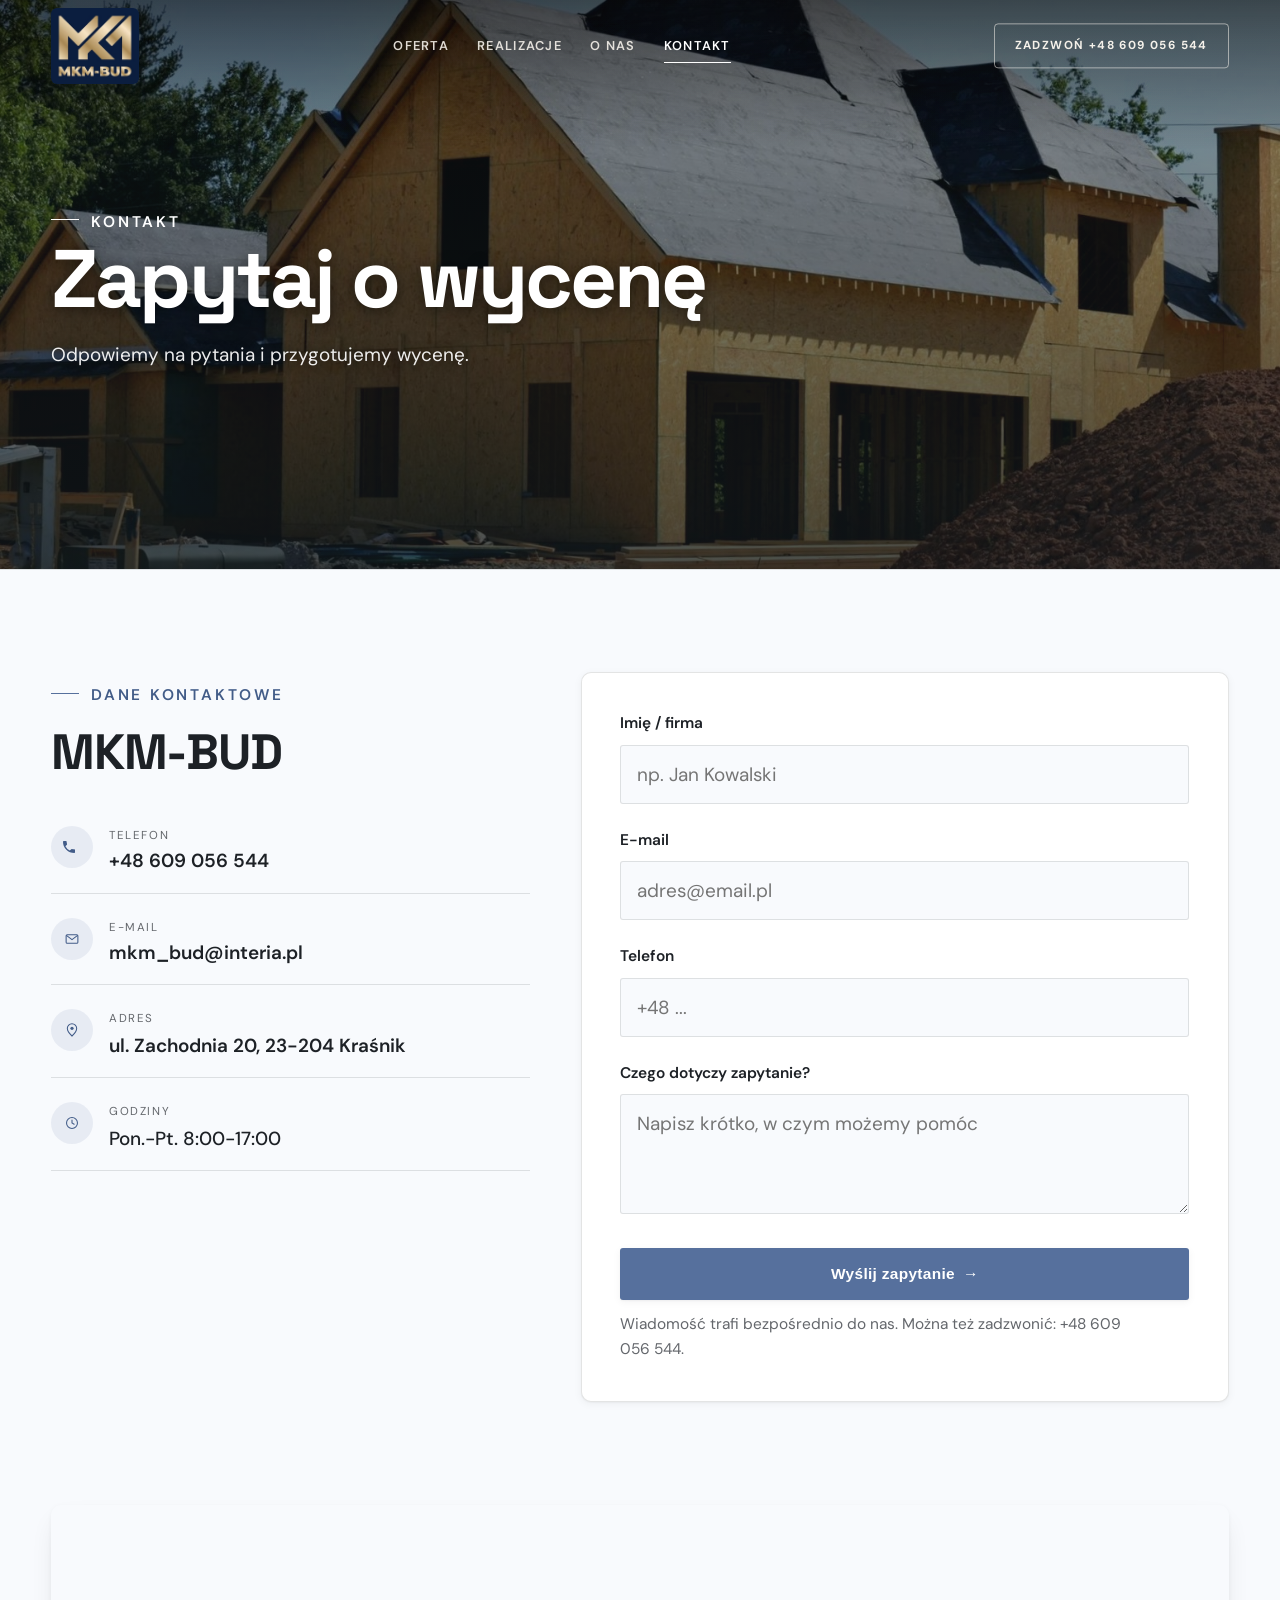
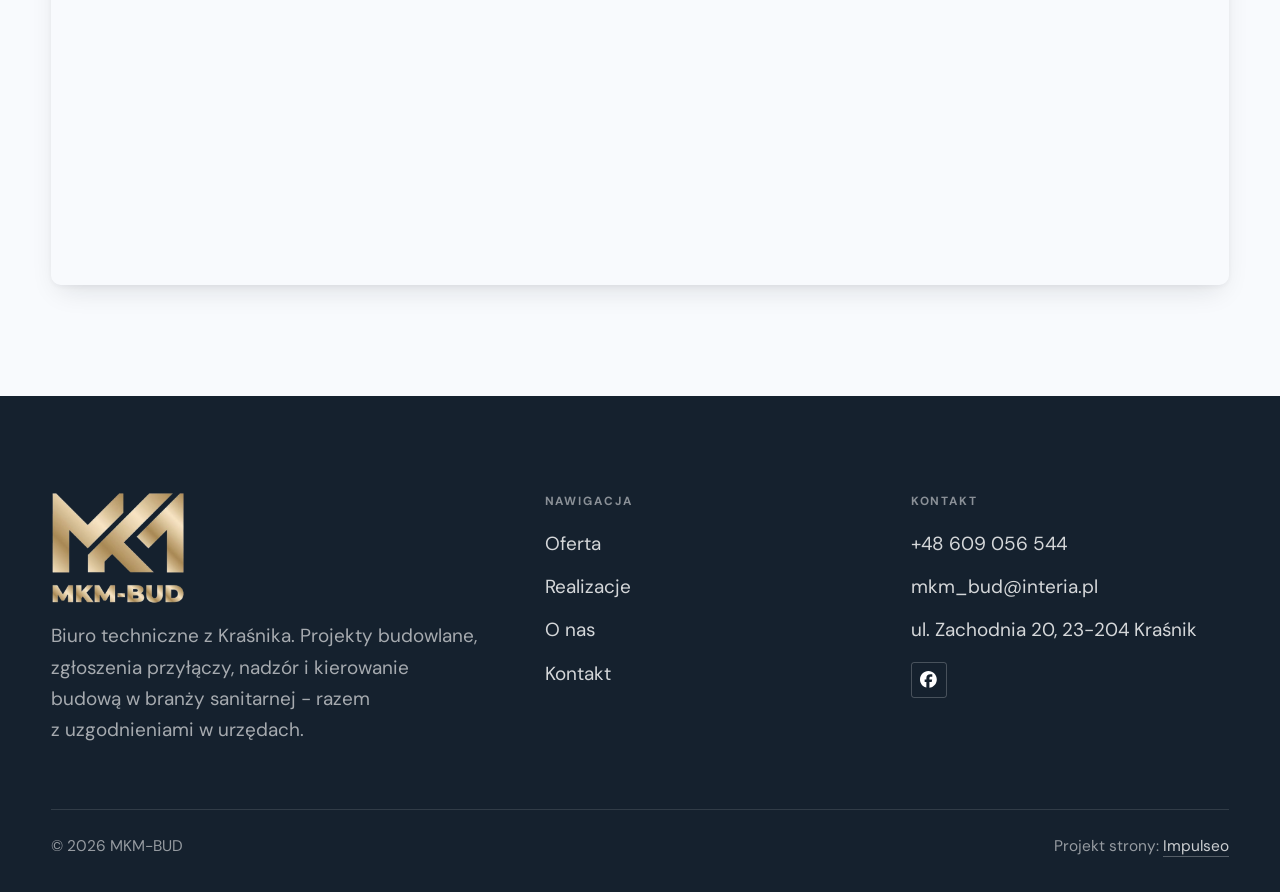
==== commit 8ec6e06b: "[claude-edit][cmt:02734b2e-b17f-47e9-84d0-e6cb32d9bb68] Logo wyeksponowane: wiekszy kafel w pasku, z" ====
--- a/kontakt.html
+++ b/kontakt.html
@@ -20,13 +20,13 @@
 <link rel="preconnect" href="https://fonts.googleapis.com">
 <link rel="preconnect" href="https://fonts.gstatic.com" crossorigin>
 <link href="https://fonts.googleapis.com/css2?family=Space+Grotesk:wght@500;600;700&family=DM+Sans:opsz,wght@9..40,400;9..40,500;9..40,600&display=swap" rel="stylesheet">
-<link rel="stylesheet" href="assets/styles.css?v=61407851">
+<link rel="stylesheet" href="assets/styles.css?v=61407852">
 </head>
 <body>
 
 <header class="nav">
   <div class="wrap nav-inner">
-    <a class="brand brand-has-logo" href="index.html"><img class="brand-logo" src="img/logo.jpg" alt="MKM-BUD" width="720" height="720" decoding="async"></a>
+    <a class="brand brand-has-logo" href="index.html"><img class="brand-logo" src="img/logo-nav.jpg" alt="MKM-BUD" width="371" height="320" decoding="async"></a>
     <nav class="nav-links">
       <a href="oferta.html">Oferta</a>
       <a href="realizacje.html">Realizacje</a>
@@ -85,7 +85,7 @@
   <div class="wrap">
     <div class="foot-grid">
       <div class="foot-brand">
-        <div class="name">MKM-BUD</div>
+        <img class="foot-logo" src="img/logo-gold.png" alt="MKM-BUD" width="431" height="360" loading="lazy" decoding="async">
         <p>Biuro techniczne z Kraśnika. Projekty budowlane, zgłoszenia przyłączy, nadzór i kierowanie budową w branży sanitarnej - razem z uzgodnieniami w urzędach.</p>
       </div>
       <div class="foot-col">
--- a/assets/styles.css
+++ b/assets/styles.css
@@ -1847,3 +1847,13 @@
 
 /* === szary tekst dociągnięty do czytelności (WCAG 4.5 na wszystkich tłach) === */
 :root{--muted:#64676C;}
+
+/* === LOGO WYEKSPONOWANE (prośba klientki 28.10.2026: „logo ma być bardziej wyeksponowane") ===
+   Pasek: ciasno przycięty granatowy kafel (logo-nav.jpg) zamiast kwadratu z szerokim marginesem, większy.
+   Hero i stopka: złoty znak na przezroczystym tle (logo-gold.png) na ciemnym tle. */
+.nav .brand-logo{height:76px;max-width:none;border-radius:6px;box-shadow:0 6px 20px rgba(8,14,30,.3)}
+.nav.is-stuck .brand-logo{height:60px}
+@media(min-width:681px){.nav .nav-inner{height:92px}.nav.is-stuck .nav-inner{height:72px}}
+@media(max-width:680px){.nav .brand-logo{height:56px}.nav.is-stuck .brand-logo{height:50px}}
+.hf-logo{display:block;height:min(clamp(96px,6vw + 60px,150px),15svh);width:auto;margin-bottom:min(var(--space-6),2.6svh);filter:drop-shadow(0 4px 16px rgba(0,0,0,.5))}
+.foot-logo{display:block;height:112px;width:auto;margin-bottom:var(--space-2)}
